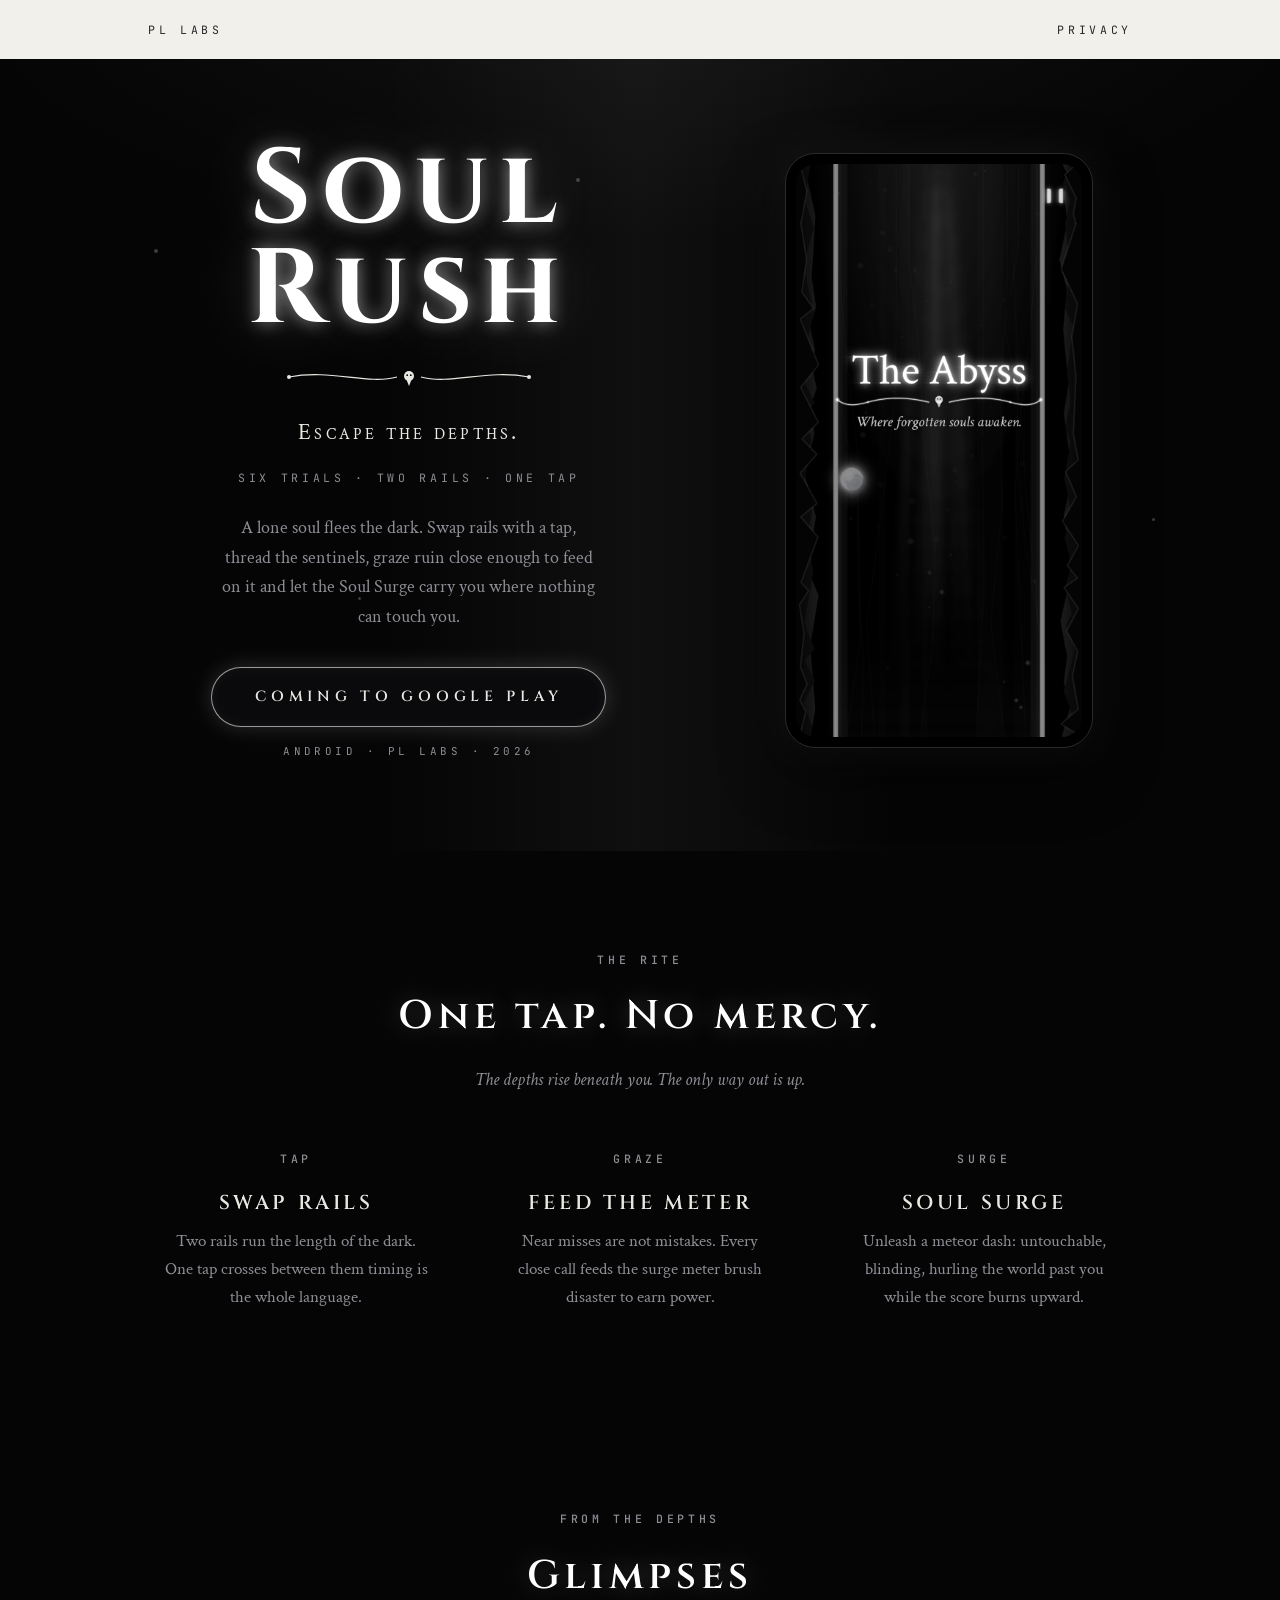
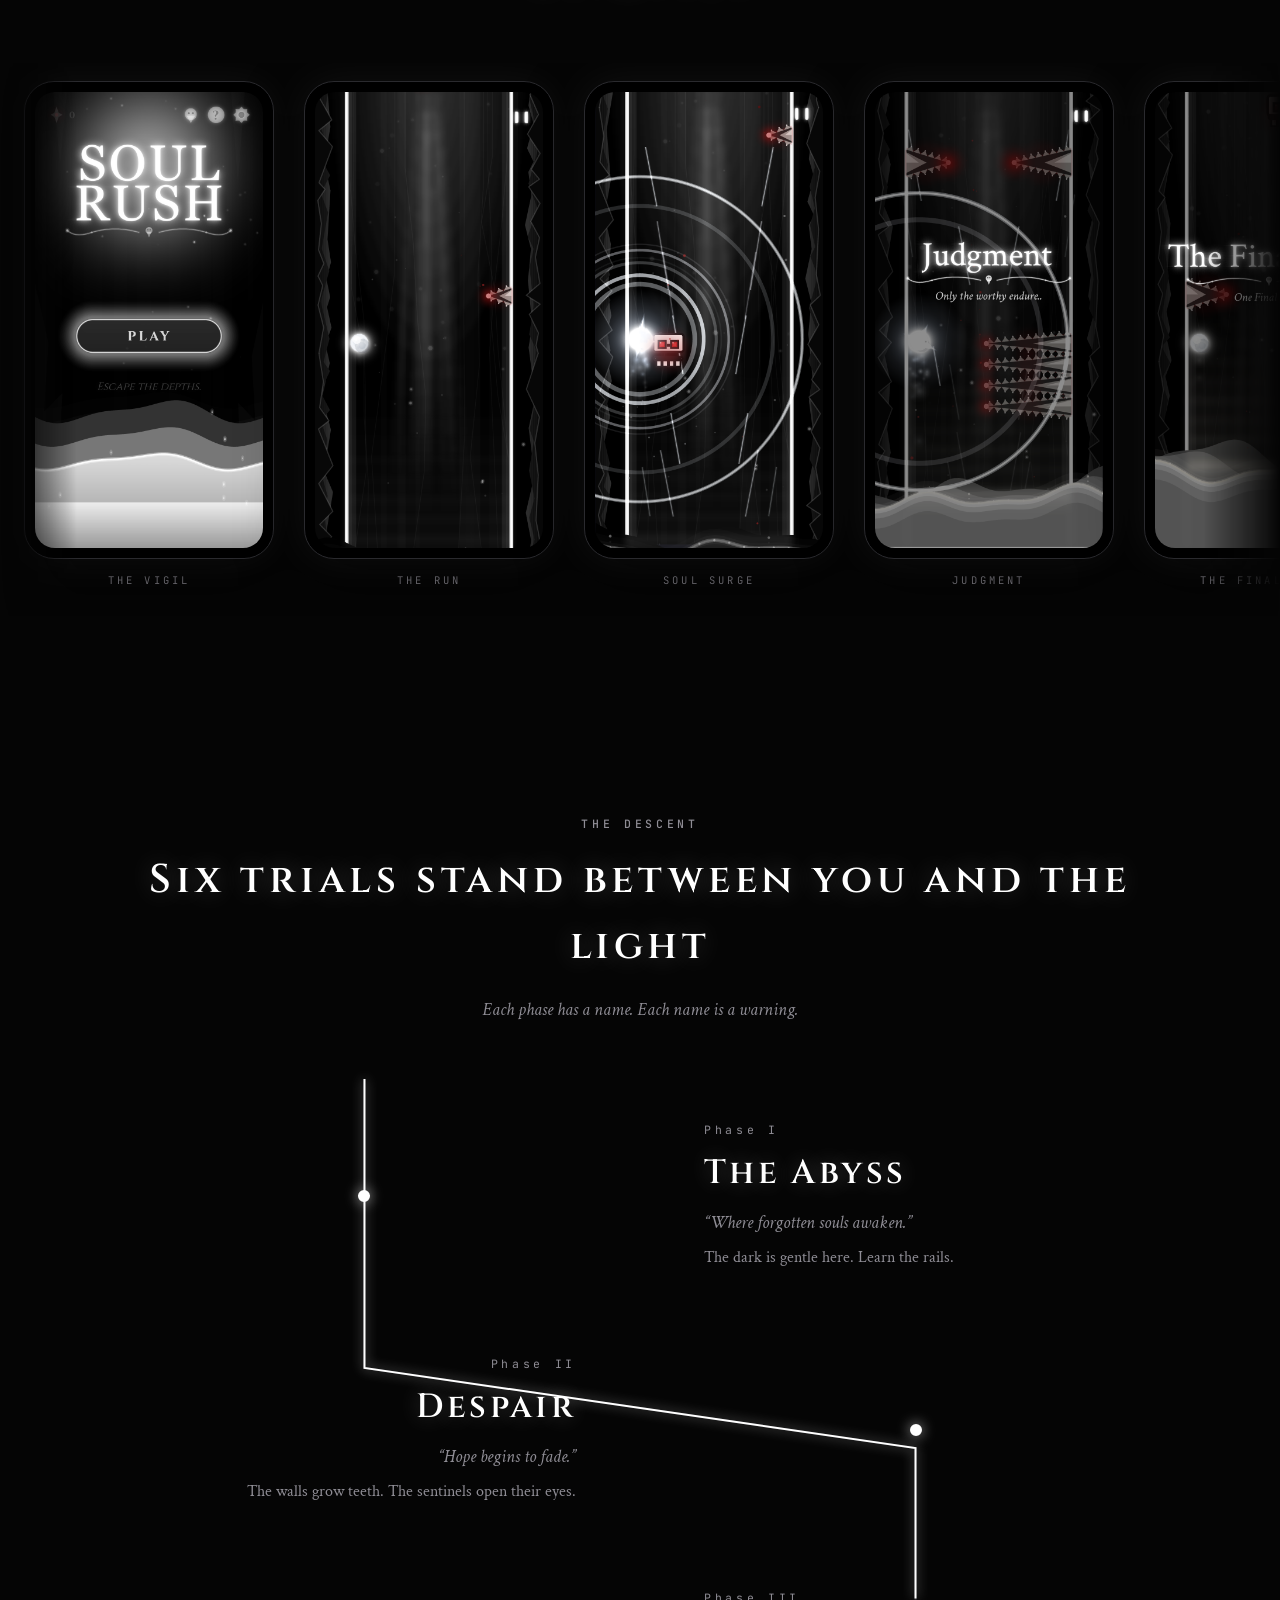
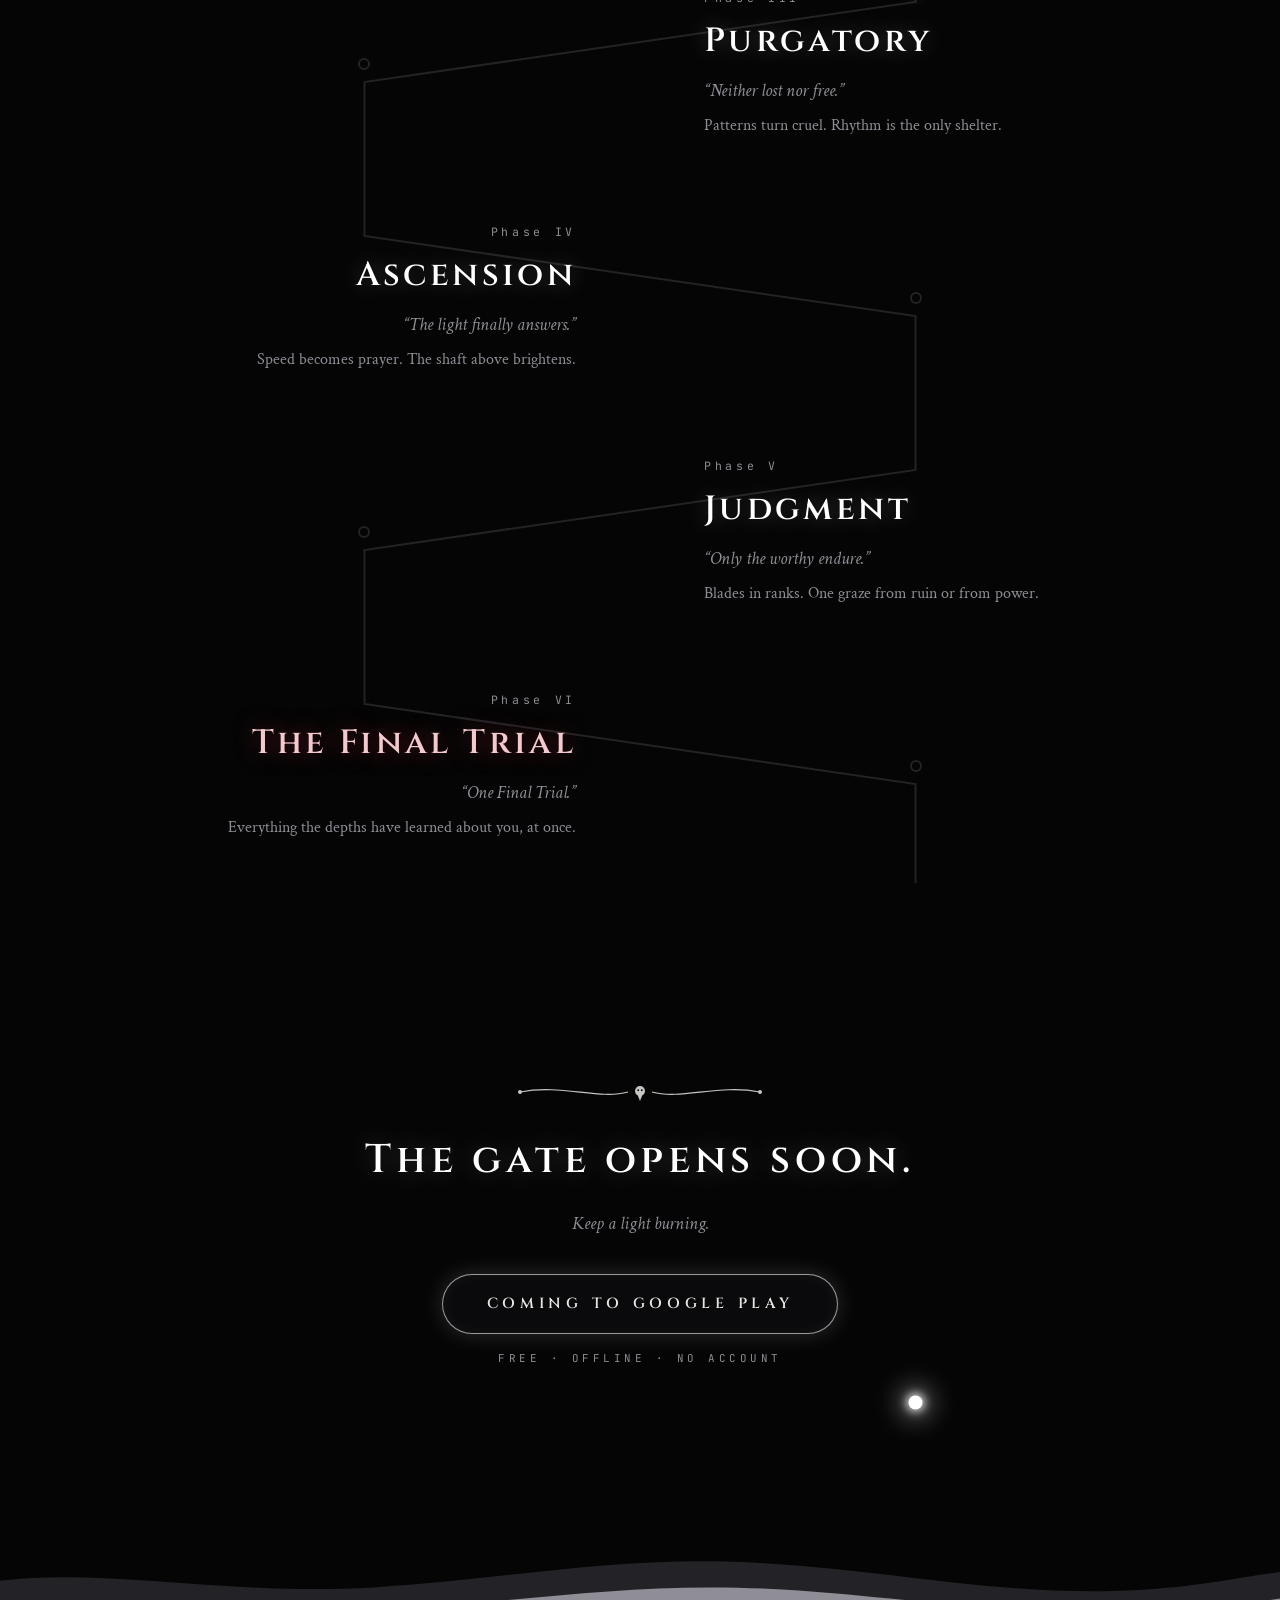
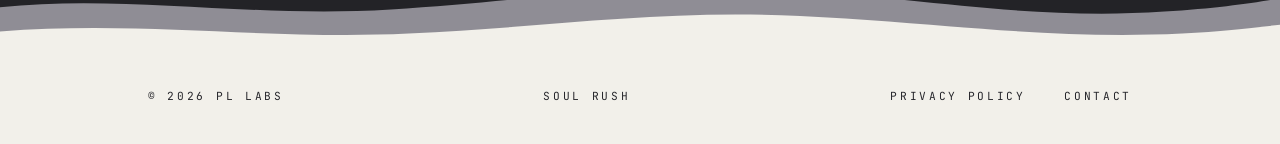
==== index.html @ 28a98a7c "Revert og: tags to the github.io URL (custom domain removed) Co-Authored-By: Claude Fable 5 <noreply" ====
<!doctype html>
<html lang="en">
<head>
  <meta charset="UTF-8" />
  <meta name="viewport" content="width=device-width, initial-scale=1.0" />
  <title>Soul Rush — Escape the depths.</title>
  <meta name="description" content="Soul Rush is a one-tap gothic survival runner. A lone soul flees the dark on two rails, through six trials, toward the light. Coming to Google Play." />
  <meta name="theme-color" content="#050505" />
  <link rel="icon" type="image/svg+xml" href="assets/favicon.svg" />

  <meta property="og:type" content="website" />
  <meta property="og:title" content="Soul Rush — Escape the depths." />
  <meta property="og:description" content="A one-tap gothic survival runner. Two rails. Six trials. Coming to Google Play." />
  <meta property="og:image" content="https://omarelhajj03.github.io/soulrushsite/assets/screenshots/the-abyss.png" />
  <meta property="og:url" content="https://omarelhajj03.github.io/soulrushsite/" />
  <meta name="twitter:card" content="summary_large_image" />

  <link rel="preconnect" href="https://fonts.googleapis.com" />
  <link rel="preconnect" href="https://fonts.gstatic.com" crossorigin />
  <link href="https://fonts.googleapis.com/css2?family=Cinzel:wght@400;600;700&family=Crimson+Text:ital@0;1&family=JetBrains+Mono:wght@500&display=swap" rel="stylesheet" />

  <link rel="stylesheet" href="style.css" />
</head>
<body>

  <header class="site-head">
    <div class="container site-head-row">
      <a href="#top">PL Labs</a>
      <a href="privacy.html">Privacy</a>
    </div>
  </header>

  <!-- ── hero: the game's start screen, re-set in HTML ────── -->
  <main id="top">
    <section class="hero">
      <span class="mote" style="left: 12%; top: 24%"></span>
      <span class="mote" style="left: 28%; top: 68%"></span>
      <span class="mote" style="left: 45%; top: 15%"></span>
      <span class="mote" style="left: 63%; top: 78%"></span>
      <span class="mote" style="left: 78%; top: 32%"></span>
      <span class="mote" style="left: 90%; top: 58%"></span>

      <div class="container hero-grid">
        <div class="hero-menu">
          <h1 class="hero-title rise"><span>Soul</span><span>Rush</span></h1>

          <svg class="orn rise-2" viewBox="0 0 260 24" aria-hidden="true">
            <g fill="none" stroke="currentColor" stroke-width="1.2">
              <path d="M10 11 C 52 3, 88 19, 118 11" />
              <path d="M250 11 C 208 3, 172 19, 142 11" />
            </g>
            <circle cx="10" cy="11" r="2" fill="currentColor" />
            <circle cx="250" cy="11" r="2" fill="currentColor" />
            <g>
              <circle cx="130" cy="10" r="5" fill="currentColor" />
              <path d="M127.4 13.6 L130 20 L132.6 13.6 Z" fill="currentColor" />
              <circle cx="128.2" cy="9.2" r="0.9" fill="#050505" />
              <circle cx="131.8" cy="9.2" r="0.9" fill="#050505" />
            </g>
          </svg>

          <p class="tagline rise-2">Escape the depths.</p>
          <p class="hero-stats rise-2">Six trials &middot; Two rails &middot; One tap</p>

          <p class="hero-copy rise-3">
            A lone soul flees the dark. Swap rails with a tap, thread the
            sentinels, graze ruin close enough to feed on it  and let the
            Soul Surge carry you where nothing can touch you.
          </p>

          <p class="rise-3">
            <span class="plaque">Coming to Google Play</span>
          </p>
          <p class="plaque-sub rise-3">Android &middot; PL Labs &middot; 2026</p>
        </div>

        <div class="hero-phone phone rise-3">
          <img
            src="assets/screenshots/the-abyss.png"
            width="780" height="1560"
            alt="Soul Rush gameplay: the phase banner 'The Abyss — Where forgotten souls awaken.' over a dark cavern, a glowing white soul orb riding the left rail."
          />
        </div>
      </div>
    </section>

    <!-- ── the rite: how it plays ─────────────────────────── -->
    <section class="section" id="game">
      <div class="container">
        <div class="section-head reveal">
          <p class="eyebrow">The rite</p>
          <h2 class="section-title">One tap. No mercy.</h2>
          <p class="section-sub quote">
            The depths rise beneath you. The only way out is up.
          </p>
        </div>

        <div class="rite-grid">
          <div class="rite reveal">
            <span class="eyebrow">Tap</span>
            <h3>Swap rails</h3>
            <p>Two rails run the length of the dark. One tap crosses between
            them  timing is the whole language.</p>
          </div>
          <div class="rite reveal">
            <span class="eyebrow">Graze</span>
            <h3>Feed the meter</h3>
            <p>Near misses are not mistakes. Every close call feeds the
            surge meter  brush disaster to earn power.</p>
          </div>
          <div class="rite reveal">
            <span class="eyebrow">Surge</span>
            <h3>Soul Surge</h3>
            <p>Unleash a meteor dash: untouchable, blinding, hurling the
            world past you while the score burns upward.</p>
          </div>
        </div>
      </div>
    </section>

    <!-- ── gallery ────────────────────────────────────────── -->
    <section class="section" id="gallery">
      <div class="section-head container reveal">
        <p class="eyebrow">From the depths</p>
        <h2 class="section-title">Glimpses</h2>
      </div>

      <div class="strip-wrap reveal">
        <div class="strip">
          <figure class="shot">
            <div class="phone"><img src="assets/screenshots/start-screen.png" width="780" height="1560" loading="lazy" alt="Soul Rush start screen: the glowing title above a PLAY plaque and the tagline 'Escape the depths.'" /></div>
            <figcaption>The vigil</figcaption>
          </figure>
          <figure class="shot">
            <div class="phone"><img src="assets/screenshots/gameplay.png" width="780" height="1560" loading="lazy" alt="Mid-run gameplay: the white soul orb on the left rail while a red-eyed sentinel waits on the right." /></div>
            <figcaption>The run</figcaption>
          </figure>
          <figure class="shot">
            <div class="phone"><img src="assets/screenshots/soul-surge.png" width="780" height="1560" loading="lazy" alt="Soul Surge activation: shock rings and speed streaks radiating from the blazing soul." /></div>
            <figcaption>Soul Surge</figcaption>
          </figure>
          <figure class="shot">
            <div class="phone"><img src="assets/screenshots/judgment.png" width="780" height="1560" loading="lazy" alt="The phase banner 'Judgment — Only the worthy endure' over ranks of spike walls." /></div>
            <figcaption>Judgment</figcaption>
          </figure>
          <figure class="shot">
            <div class="phone"><img src="assets/screenshots/the-final-trial.png" width="780" height="1560" loading="lazy" alt="The phase banner 'The Final Trial' as pincer blades close and the pale liquid rises from below." /></div>
            <figcaption>The Final Trial</figcaption>
          </figure>
          <figure class="shot">
            <div class="phone"><img src="assets/screenshots/the-abyss.png" width="780" height="1560" loading="lazy" alt="The opening phase banner 'The Abyss — Where forgotten souls awaken.'" /></div>
            <figcaption>The Abyss</figcaption>
          </figure>
        </div>
      </div>
    </section>

    <!-- ── the descent: six phases on two rails ───────────── -->
    <section class="section" id="phases">
      <div class="section-head container reveal">
        <p class="eyebrow">The descent</p>
        <h2 class="section-title">Six trials stand between you and the light</h2>
        <p class="section-sub quote">Each phase has a name. Each name is a warning.</p>
      </div>

      <div class="container descent" id="descent">
        <div class="descent-track" aria-hidden="true">
          <svg preserveAspectRatio="none">
            <path class="rail-base" d="" />
            <path class="rail-lit" d="" />
          </svg>
          <div class="descent-orb"></div>
        </div>

        <article class="phase reveal">
          <span class="phase-node"></span>
          <div class="phase-body">
            <p class="phase-num">Phase I</p>
            <h3 class="phase-name">The Abyss</h3>
            <p class="phase-quote quote">&ldquo;Where forgotten souls awaken.&rdquo;</p>
            <p class="phase-desc">The dark is gentle here. Learn the rails.</p>
          </div>
        </article>

        <article class="phase alt reveal">
          <span class="phase-node"></span>
          <div class="phase-body">
            <p class="phase-num">Phase II</p>
            <h3 class="phase-name">Despair</h3>
            <p class="phase-quote quote">&ldquo;Hope begins to fade.&rdquo;</p>
            <p class="phase-desc">The walls grow teeth. The sentinels open their eyes.</p>
          </div>
        </article>

        <article class="phase reveal">
          <span class="phase-node"></span>
          <div class="phase-body">
            <p class="phase-num">Phase III</p>
            <h3 class="phase-name">Purgatory</h3>
            <p class="phase-quote quote">&ldquo;Neither lost nor free.&rdquo;</p>
            <p class="phase-desc">Patterns turn cruel. Rhythm is the only shelter.</p>
          </div>
        </article>

        <article class="phase alt reveal">
          <span class="phase-node"></span>
          <div class="phase-body">
            <p class="phase-num">Phase IV</p>
            <h3 class="phase-name">Ascension</h3>
            <p class="phase-quote quote">&ldquo;The light finally answers.&rdquo;</p>
            <p class="phase-desc">Speed becomes prayer. The shaft above brightens.</p>
          </div>
        </article>

        <article class="phase reveal">
          <span class="phase-node"></span>
          <div class="phase-body">
            <p class="phase-num">Phase V</p>
            <h3 class="phase-name">Judgment</h3>
            <p class="phase-quote quote">&ldquo;Only the worthy endure.&rdquo;</p>
            <p class="phase-desc">Blades in ranks. One graze from ruin  or from power.</p>
          </div>
        </article>

        <article class="phase alt final reveal">
          <span class="phase-node"></span>
          <div class="phase-body">
            <p class="phase-num">Phase VI</p>
            <h3 class="phase-name">The Final Trial</h3>
            <p class="phase-quote quote">&ldquo;One Final Trial.&rdquo;</p>
            <p class="phase-desc">Everything the depths have learned about you, at once.</p>
          </div>
        </article>
      </div>
    </section>

    <!-- ── finale ─────────────────────────────────────────── -->
    <section class="section finale" id="soon">
      <div class="container reveal">
        <svg class="orn" viewBox="0 0 260 24" aria-hidden="true">
          <g fill="none" stroke="currentColor" stroke-width="1.2">
            <path d="M10 11 C 52 3, 88 19, 118 11" />
            <path d="M250 11 C 208 3, 172 19, 142 11" />
          </g>
          <circle cx="10" cy="11" r="2" fill="currentColor" />
          <circle cx="250" cy="11" r="2" fill="currentColor" />
          <g>
            <circle cx="130" cy="10" r="5" fill="currentColor" />
            <path d="M127.4 13.6 L130 20 L132.6 13.6 Z" fill="currentColor" />
            <circle cx="128.2" cy="9.2" r="0.9" fill="#050505" />
            <circle cx="131.8" cy="9.2" r="0.9" fill="#050505" />
          </g>
        </svg>
        <h2 class="section-title">The gate opens soon.</h2>
        <p class="section-sub quote">Keep a light burning.</p>
        <p><span class="plaque">Coming to Google Play</span></p>
        <p class="plaque-sub">Free &middot; Offline &middot; No account</p>
      </div>
    </section>
  </main>

  <div class="liquid" aria-hidden="true">
    <svg viewBox="0 0 1440 100" preserveAspectRatio="none" focusable="false">
      <path fill="#232327" d="M0,38 C120,26 260,52 420,44 C580,36 700,14 860,22 C1020,30 1140,54 1290,46 C1360,42 1400,34 1440,30 L1440,100 L0,100 Z"/>
      <path fill="#8f8d95" d="M0,62 C140,50 280,72 440,64 C600,56 720,38 880,46 C1040,54 1160,74 1310,66 C1370,63 1410,58 1440,54 L1440,100 L0,100 Z"/>
      <path fill="#f2f0ea" d="M0,84 C160,74 300,92 460,86 C620,80 740,64 900,70 C1060,76 1180,92 1330,86 C1380,84 1415,80 1440,78 L1440,100 L0,100 Z"/>
    </svg>
  </div>
  <footer class="site-foot">
    <div class="container foot-row">
      <span>&copy; 2026 PL Labs</span>
      <span>Soul Rush</span>
      <nav class="foot-row" style="padding-block: 0; border: 0; gap: 2.4rem">
        <a href="privacy.html">Privacy Policy</a>
        <a href="mailto:omarwaelelhajj@gmail.com">Contact</a>
      </nav>
    </div>
  </footer>

  <script src="main.js" defer></script>
</body>
</html>
---- style.css ----
/* ════════════════════════════════════════════════════════════
   SOUL RUSH — marketing site (GitHub Pages, /docs)
   Palette + type are lifted straight from the game itself:
   near-black void, bone white, soul glow, crimson kept for
   danger only (in-game, red exists solely in sentinel eyes).
   ════════════════════════════════════════════════════════════ */

:root {
  --void: #050505;          /* page ground */
  --panel: #0b0b0d;         /* raised surfaces */
  --line: #232327;          /* hairlines, unlit rail */
  --bone: #e9e7e2;          /* primary text */
  --mist: #8f8d95;          /* secondary text */
  --soul: #ffffff;          /* glow cores */
  --crimson: #a41221;       /* deep accent — fills, glows */
  --crimson-bright: #d43a4a; /* legible accent on black */
  --sacred: #f2f0ea;        /* the pale liquid the depths ramp to — light bands */
  --ink: #26262b;           /* text on light bands */

  --font-display: "Cinzel", "Times New Roman", serif;
  --font-body: "Crimson Text", Georgia, serif;
  --font-utility: "JetBrains Mono", Consolas, monospace;

  --container: 1080px;
}

* { margin: 0; padding: 0; box-sizing: border-box; }

html { scroll-behavior: smooth; }

body {
  background: var(--void);
  color: var(--bone);
  font-family: var(--font-body);
  font-size: 1.125rem;
  line-height: 1.65;
  -webkit-font-smoothing: antialiased;
  overflow-x: hidden;
}

::selection { background: var(--crimson); color: var(--soul); }

img { display: block; max-width: 100%; height: auto; }

a { color: var(--bone); text-decoration-color: var(--crimson-bright); text-underline-offset: 3px; }
a:hover { color: var(--soul); }

:focus-visible {
  outline: 1px solid var(--bone);
  outline-offset: 3px;
  border-radius: 2px;
}

.container {
  max-width: var(--container);
  margin-inline: auto;
  padding-inline: clamp(20px, 5vw, 48px);
}

/* ── utility type ─────────────────────────────────────────── */

.eyebrow {
  font-family: var(--font-utility);
  font-weight: 500;
  font-size: 0.72rem;
  letter-spacing: 0.32em;
  text-transform: uppercase;
  color: var(--mist);
}

.quote { font-style: italic; color: var(--mist); }

/* ── header: a sacred-white band over the void ────────────── */

.site-head {
  background: var(--sacred);
}

.site-head-row {
  display: flex;
  justify-content: space-between;
  align-items: center;
  padding-block: 20px;
}

.site-head a {
  font-family: var(--font-utility);
  font-size: 0.72rem;
  letter-spacing: 0.32em;
  text-transform: uppercase;
  text-decoration: none;
  color: var(--ink);
}
.site-head a:hover { color: var(--crimson); }
.site-head a:focus-visible { outline-color: var(--ink); }

/* ── hero: the game's own menu, re-set in HTML ────────────── */

.hero {
  position: relative;
  padding-block: clamp(3rem, 9vh, 7rem) clamp(4rem, 10vh, 8rem);
  overflow: hidden;
}

/* the central light shaft the game casts down the play field */
.hero::before {
  content: "";
  position: absolute;
  inset: 0;
  background:
    linear-gradient(90deg, transparent 30%, rgba(255, 255, 255, 0.045) 50%, transparent 70%),
    radial-gradient(ellipse 90% 55% at 50% -10%, rgba(255, 255, 255, 0.05), transparent 60%);
  pointer-events: none;
}

.hero-grid {
  position: relative;
  display: grid;
  grid-template-columns: minmax(0, 1.15fr) minmax(0, 0.85fr);
  align-items: center;
  gap: clamp(2.5rem, 6vw, 5rem);
}

.hero-menu { text-align: center; }

.hero-title {
  font-family: var(--font-display);
  font-weight: 700;
  font-size: clamp(3.4rem, 9.5vw, 6.6rem);
  line-height: 0.95;
  letter-spacing: 0.1em;
  color: var(--soul);
  text-shadow:
    0 0 18px rgba(255, 255, 255, 0.55),
    0 0 70px rgba(255, 255, 255, 0.22);
}
.hero-title span { display: block; }

.orn {
  display: block;
  width: min(260px, 62%);
  margin: 1.6rem auto 1.4rem;
  color: var(--bone);
  opacity: 0.85;
}

.tagline {
  font-size: clamp(1.15rem, 2.2vw, 1.45rem);
  letter-spacing: 0.14em;
  font-variant: small-caps;
}

.hero-stats {
  margin-top: 1.1rem;
  font-family: var(--font-utility);
  font-size: 0.72rem;
  letter-spacing: 0.32em;
  text-transform: uppercase;
  color: var(--mist);
}

.hero-copy {
  max-width: 42ch;
  margin: 1.6rem auto 0;
  color: var(--mist);
}

/* plaque CTA — echo of the game's PLAY button */
.plaque {
  display: inline-block;
  margin-top: 2.2rem;
  padding: 1.05rem 2.7rem;
  font-family: var(--font-display);
  font-weight: 600;
  font-size: 0.92rem;
  letter-spacing: 0.32em;
  text-transform: uppercase;
  color: var(--bone);
  background: #0a0a0c;
  border: 1px solid rgba(233, 231, 226, 0.65);
  border-radius: 999px;
  box-shadow:
    0 0 22px rgba(255, 255, 255, 0.16),
    inset 0 0 14px rgba(255, 255, 255, 0.05);
  animation: plaque-breathe 4.5s ease-in-out infinite;
}
.plaque:hover {
  border-color: var(--crimson-bright);
  box-shadow:
    0 0 26px rgba(164, 18, 33, 0.35),
    inset 0 0 14px rgba(164, 18, 33, 0.12);
}

@keyframes plaque-breathe {
  0%, 100% { box-shadow: 0 0 18px rgba(255, 255, 255, 0.12), inset 0 0 14px rgba(255, 255, 255, 0.04); }
  50% { box-shadow: 0 0 30px rgba(255, 255, 255, 0.24), inset 0 0 16px rgba(255, 255, 255, 0.07); }
}

.plaque-sub {
  margin-top: 1rem;
  font-family: var(--font-utility);
  font-size: 0.68rem;
  letter-spacing: 0.32em;
  text-transform: uppercase;
  color: var(--mist);
}

/* floating motes, as in the game's cavern air */
.mote {
  position: absolute;
  width: 4px;
  height: 4px;
  border-radius: 50%;
  background: var(--soul);
  opacity: 0.22;
  animation: mote-drift 16s ease-in-out infinite alternate;
  pointer-events: none;
}
.mote:nth-child(2n) { animation-duration: 21s; width: 3px; height: 3px; }
.mote:nth-child(3n) { animation-delay: -7s; }

@keyframes mote-drift {
  from { transform: translate(0, 0); }
  to { transform: translate(22px, -60px); }
}

/* ── phone frames ─────────────────────────────────────────── */

.phone {
  position: relative;
  border: 1px solid #2a2a2e;
  border-radius: 30px;
  padding: 10px;
  background: #000;
  box-shadow:
    0 0 40px rgba(255, 255, 255, 0.05),
    0 24px 60px rgba(0, 0, 0, 0.6);
}
.phone img { border-radius: 20px; width: 100%; }

.hero-phone {
  width: min(320px, 80%);
  margin-inline: auto;
  transform: rotate(1.5deg);
}

/* ── sections ─────────────────────────────────────────────── */

.section { padding-block: clamp(4.5rem, 11vh, 8rem); }

.section-head { text-align: center; margin-bottom: clamp(2.5rem, 6vh, 4.5rem); }

.section-title {
  font-family: var(--font-display);
  font-weight: 600;
  font-size: clamp(1.7rem, 3.4vw, 2.5rem);
  letter-spacing: 0.12em;
  color: var(--soul);
  text-shadow: 0 0 26px rgba(255, 255, 255, 0.25);
  margin-top: 0.9rem;
}

.section-sub {
  max-width: 52ch;
  margin: 1rem auto 0;
  color: var(--mist);
}

/* ── the rite (how it plays) ──────────────────────────────── */

.rite-grid {
  display: grid;
  grid-template-columns: repeat(3, 1fr);
  gap: clamp(1.5rem, 4vw, 3rem);
  text-align: center;
}

.rite h3 {
  font-family: var(--font-display);
  font-weight: 600;
  font-size: 1.25rem;
  letter-spacing: 0.18em;
  text-transform: uppercase;
  color: var(--bone);
  margin-bottom: 0.6rem;
}

.rite .eyebrow { display: block; margin-bottom: 1.1rem; }

.rite p { color: var(--mist); font-size: 1.05rem; max-width: 30ch; margin-inline: auto; }

/* ── gallery ──────────────────────────────────────────────── */

.strip-wrap {
  mask-image: linear-gradient(90deg, transparent, #000 6%, #000 94%, transparent);
  -webkit-mask-image: linear-gradient(90deg, transparent, #000 6%, #000 94%, transparent);
}

.strip {
  display: flex;
  gap: clamp(18px, 3vw, 30px);
  overflow-x: auto;
  scroll-snap-type: x mandatory;
  padding-block: 18px 26px;
  padding-inline: max(24px, calc(50vw - 620px));
  scrollbar-width: thin;
  scrollbar-color: var(--line) transparent;
}

.shot {
  flex: 0 0 auto;
  width: clamp(200px, 24vw, 250px);
  scroll-snap-align: center;
}

.shot figcaption {
  margin-top: 0.85rem;
  text-align: center;
  font-family: var(--font-utility);
  font-size: 0.66rem;
  letter-spacing: 0.3em;
  text-transform: uppercase;
  color: var(--mist);
}

/* ── the descent (six phases on two rails) ────────────────── */

.descent { position: relative; }

.descent-track {
  position: absolute;
  inset: 0;
  pointer-events: none;
}
.descent-track svg { width: 100%; height: 100%; display: block; overflow: visible; }

.rail-base { stroke: var(--line); stroke-width: 2; fill: none; }
.rail-lit {
  stroke: var(--soul);
  stroke-width: 2;
  fill: none;
  filter: drop-shadow(0 0 6px rgba(255, 255, 255, 0.6));
}

.descent-orb {
  position: absolute;
  width: 14px;
  height: 14px;
  margin: -7px 0 0 -7px;
  border-radius: 50%;
  background: var(--soul);
  box-shadow:
    0 0 10px 2px rgba(255, 255, 255, 0.9),
    0 0 26px 10px rgba(255, 255, 255, 0.35);
  pointer-events: none;
}

.phase {
  position: relative;
  display: grid;
  grid-template-columns: 1fr 1fr;
  align-items: center;
  min-height: clamp(190px, 26vh, 250px);
  padding-block: 2.2rem;
}

.phase-body { grid-column: 2; padding-left: clamp(1.5rem, 5vw, 4rem); }
.phase.alt .phase-body { grid-column: 1; grid-row: 1; padding-left: 0; padding-right: clamp(1.5rem, 5vw, 4rem); text-align: right; }

.phase-node {
  position: absolute;
  top: 50%;
  left: 22%;
  width: 12px;
  height: 12px;
  margin: -6px 0 0 -6px;
  border-radius: 50%;
  border: 2px solid var(--line);
  background: var(--void);
  transition: border-color 0.5s ease, background-color 0.5s ease, box-shadow 0.5s ease;
}
.phase.alt .phase-node { left: 78%; }
.phase-node.lit {
  border-color: var(--soul);
  background: var(--soul);
  box-shadow: 0 0 14px rgba(255, 255, 255, 0.7);
}
.phase.final .phase-node.lit {
  border-color: var(--crimson-bright);
  background: var(--crimson);
  box-shadow: 0 0 16px rgba(212, 58, 74, 0.75);
}

.phase-num {
  font-family: var(--font-utility);
  font-size: 0.72rem;
  letter-spacing: 0.32em;
  color: var(--mist);
}

.phase-name {
  font-family: var(--font-display);
  font-weight: 600;
  font-size: clamp(1.5rem, 3vw, 2.1rem);
  letter-spacing: 0.1em;
  color: var(--soul);
  text-shadow: 0 0 22px rgba(255, 255, 255, 0.28);
  margin: 0.35rem 0 0.5rem;
}
.phase.final .phase-name {
  color: #f3c9ce;
  text-shadow: 0 0 22px rgba(212, 58, 74, 0.5);
}

.phase-quote { font-size: 1.15rem; }

.phase-desc { color: var(--mist); font-size: 1rem; margin-top: 0.4rem; }

/* ── final call ───────────────────────────────────────────── */

.finale { text-align: center; }
.finale .orn { margin-top: 0; }

/* ── footer: the pale liquid rises to meet the page ───────── */
/* Layered waves echo the game's liquid bands (dark → mist → sacred),
   then the footer body sits inside the white liquid itself. */

.liquid {
  display: block;
  margin-top: clamp(3rem, 8vh, 6rem);
}
.liquid svg {
  display: block;
  width: 100%;
  height: clamp(56px, 9vw, 110px);
}

.site-foot {
  background: var(--sacred);
}

.foot-row {
  display: flex;
  flex-wrap: wrap;
  gap: 1rem 2.4rem;
  justify-content: space-between;
  align-items: center;
  padding-block: 2.4rem;
  font-family: var(--font-utility);
  font-size: 0.7rem;
  letter-spacing: 0.24em;
  text-transform: uppercase;
  color: var(--ink);
}
.foot-row a { color: var(--ink); text-decoration: none; }
.foot-row a:hover { color: var(--crimson); }
.foot-row a:focus-visible { outline-color: var(--ink); }

/* ── scroll reveal ────────────────────────────────────────── */

.reveal { opacity: 0; transform: translateY(18px); transition: opacity 0.8s ease, transform 0.8s ease; }
.reveal.in { opacity: 1; transform: none; }

/* ── page-load rite (hero only) ───────────────────────────── */

.rise { animation: rise 1.1s ease-out both; }
.rise-2 { animation: rise 1.1s ease-out 0.25s both; }
.rise-3 { animation: rise 1.1s ease-out 0.5s both; }

@keyframes rise {
  from { opacity: 0; transform: translateY(14px); }
  to { opacity: 1; transform: none; }
}

/* ── privacy page ─────────────────────────────────────────── */

.doc { max-width: 70ch; margin-inline: auto; padding-block: clamp(2rem, 6vh, 4rem) clamp(4rem, 8vh, 6rem); }

.doc h1 {
  font-family: var(--font-display);
  font-weight: 600;
  font-size: clamp(2rem, 5vw, 2.8rem);
  letter-spacing: 0.1em;
  color: var(--soul);
  text-shadow: 0 0 26px rgba(255, 255, 255, 0.22);
}

.doc-updated {
  font-family: var(--font-utility);
  font-size: 0.7rem;
  letter-spacing: 0.28em;
  text-transform: uppercase;
  color: var(--mist);
  margin: 1rem 0 2.5rem;
}

.doc h2 {
  font-family: var(--font-display);
  font-weight: 600;
  font-size: 1.35rem;
  letter-spacing: 0.1em;
  color: var(--bone);
  margin: 2.6rem 0 0.8rem;
}

.doc p, .doc li { color: var(--mist); }
.doc p { margin-block: 0.8rem; }
.doc ul { padding-left: 1.4rem; margin-block: 0.6rem; }
.doc li { margin-block: 0.35rem; }
.doc strong { color: var(--bone); font-weight: 600; }

/* ── responsive ───────────────────────────────────────────── */

@media (max-width: 880px) {
  .hero-grid { grid-template-columns: 1fr; }
  .hero-phone { margin-top: 1rem; transform: none; width: min(280px, 74%); }
  .rite-grid { grid-template-columns: 1fr; gap: 2.6rem; }
}

@media (max-width: 480px) {
  .plaque {
    white-space: nowrap;
    padding: 0.95rem 1.7rem;
    font-size: 0.74rem;
    letter-spacing: 0.2em;
  }
}

@media (max-width: 720px) {
  /* descent collapses to a single left rail */
  .phase { grid-template-columns: 1fr; min-height: 0; }
  .phase-body,
  .phase.alt .phase-body {
    grid-column: 1;
    padding: 0 0 0 56px;
    text-align: left;
  }
  .phase-node,
  .phase.alt .phase-node { left: 26px; }
}

/* ── reduced motion ───────────────────────────────────────── */

@media (prefers-reduced-motion: reduce) {
  html { scroll-behavior: auto; }
  .rise, .rise-2, .rise-3, .plaque, .mote { animation: none; }
  .reveal { opacity: 1; transform: none; transition: none; }
  .descent-orb { display: none; }
  .rail-lit { display: none; }
  .phase-node { border-color: var(--bone); }
}
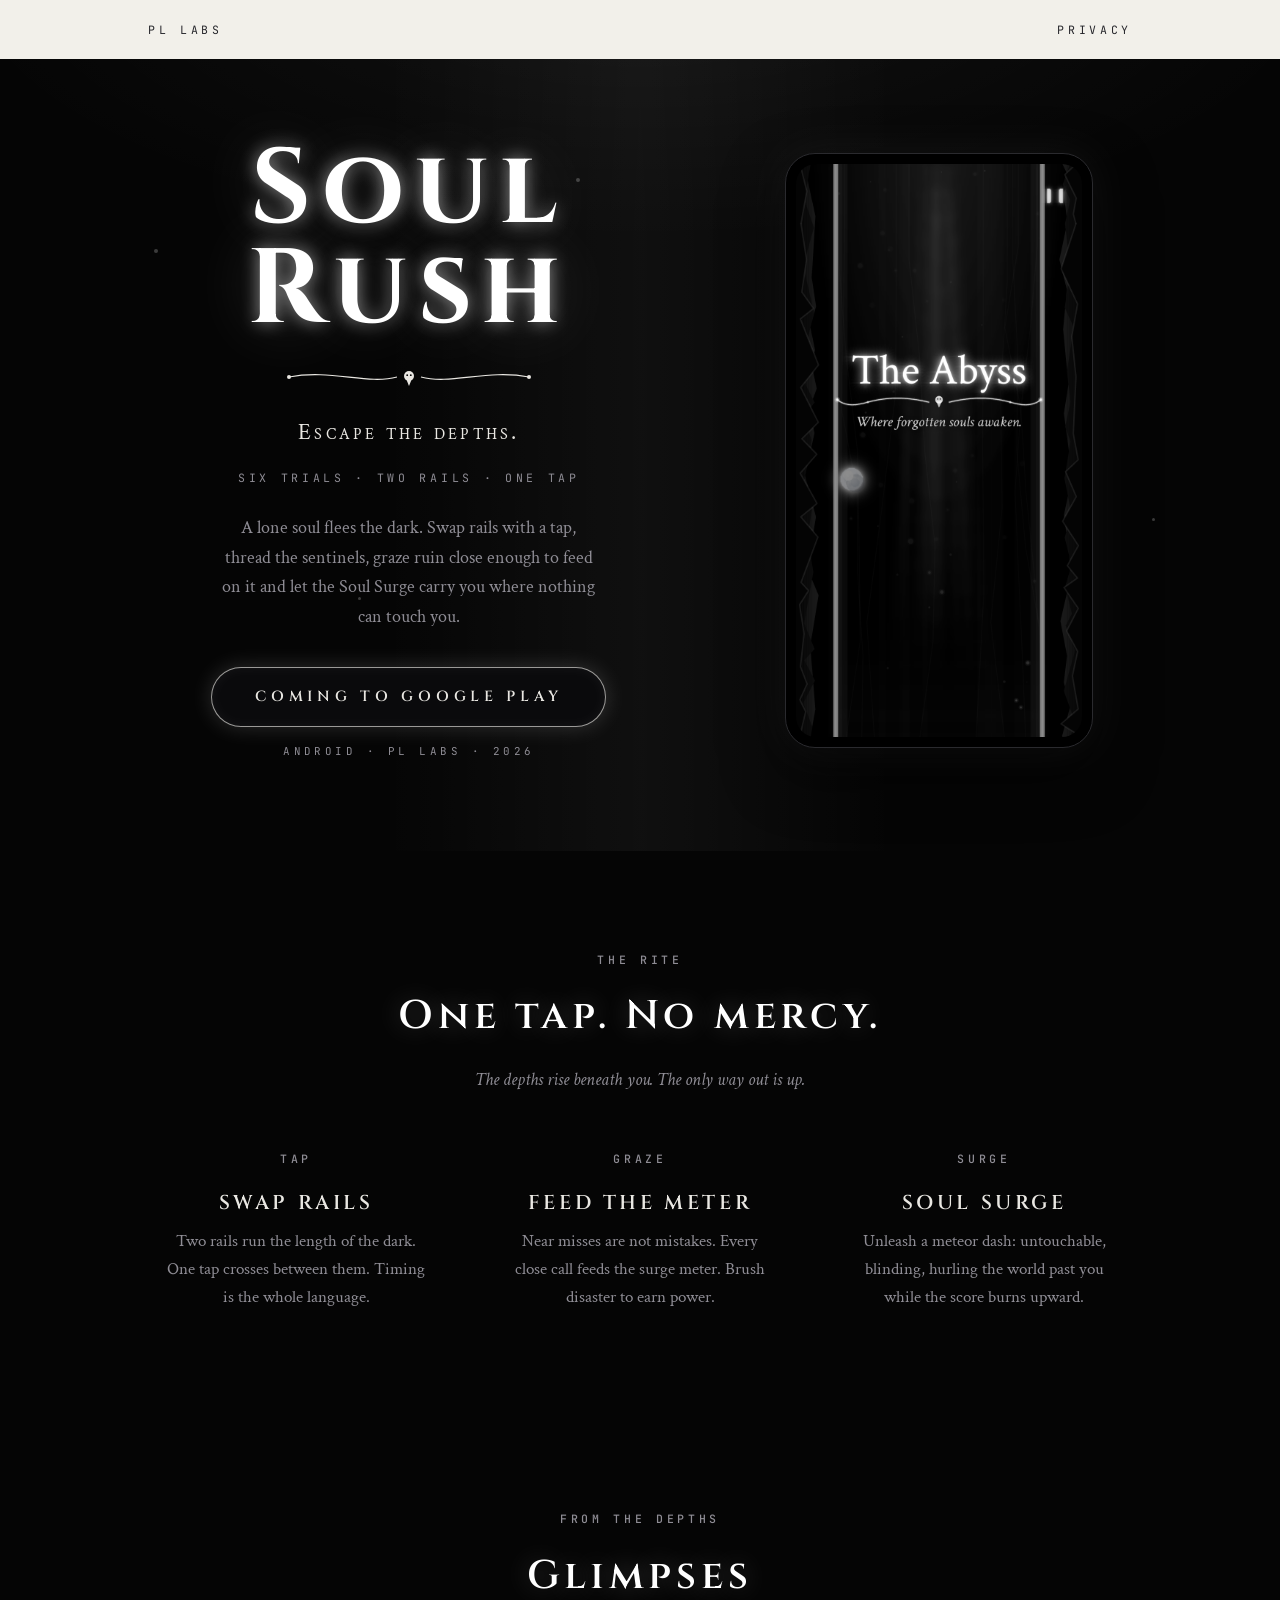
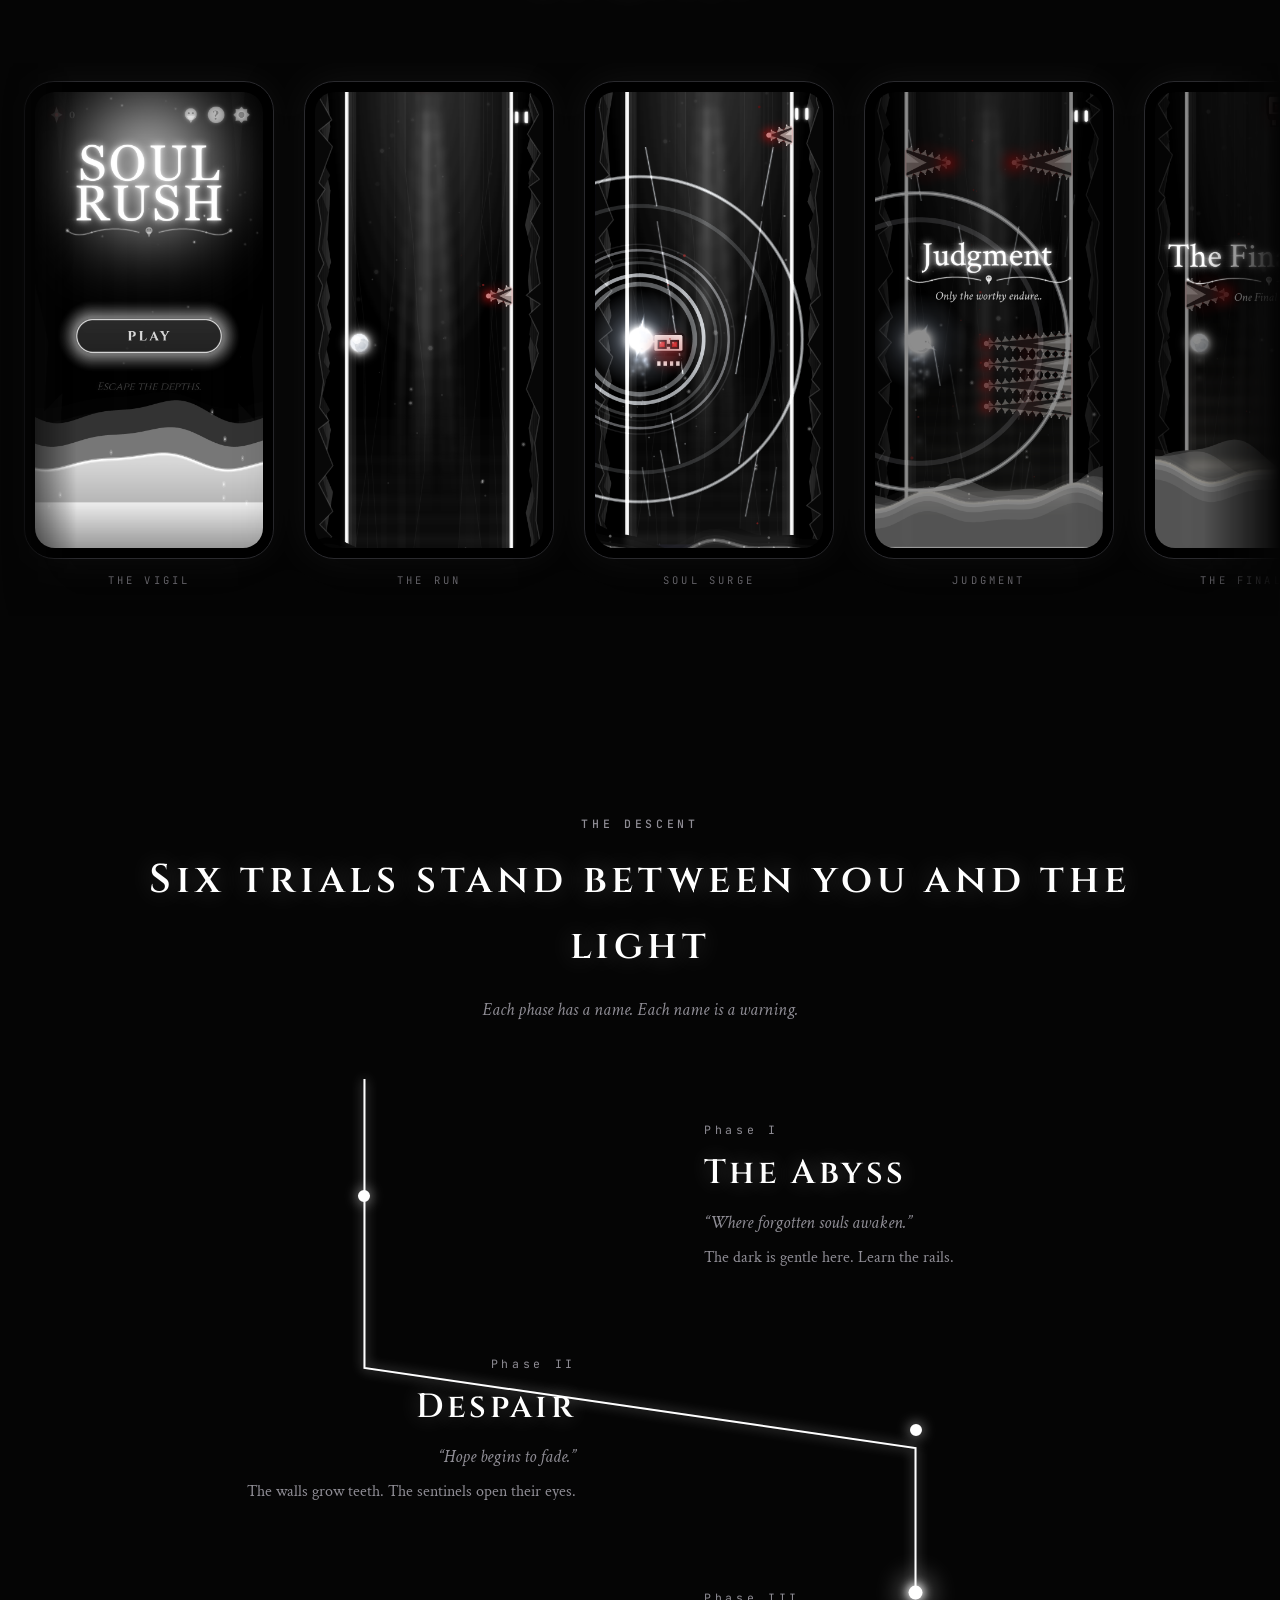
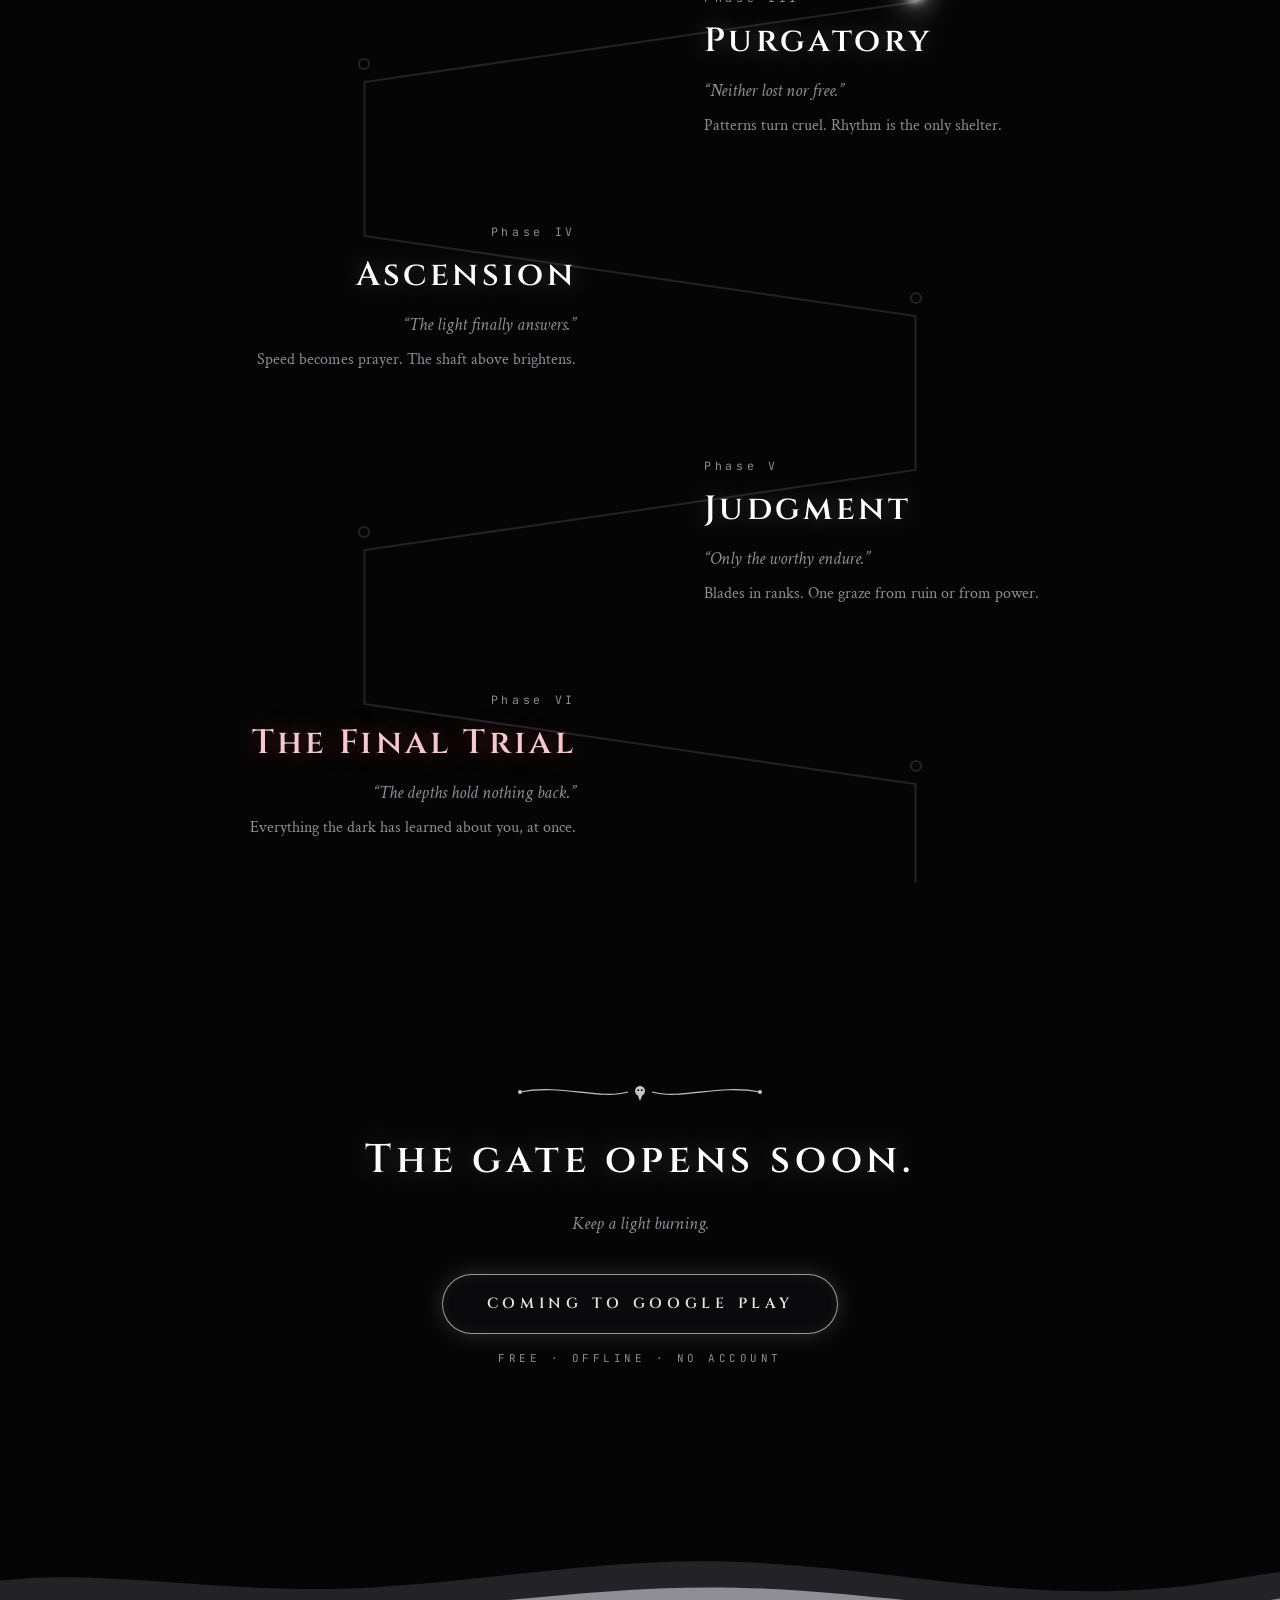
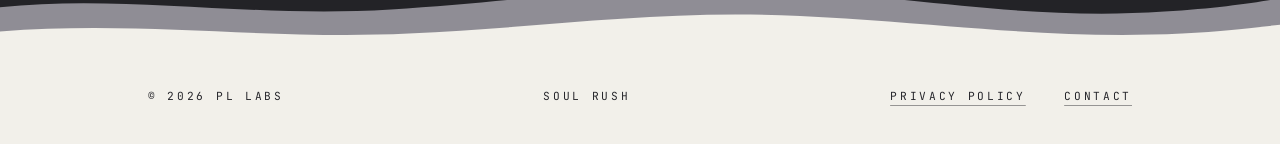
==== commit 1976ab63: "Copy fixes: h1 reads 'Soul Rush', unsmush rite cards, real Phase VI quote - h1 accessible text was '" ====
--- a/index.html
+++ b/index.html
@@ -42,7 +42,7 @@
 
       <div class="container hero-grid">
         <div class="hero-menu">
-          <h1 class="hero-title rise"><span>Soul</span><span>Rush</span></h1>
+          <h1 class="hero-title rise"><span>Soul</span> <span>Rush</span></h1>
 
           <svg class="orn rise-2" viewBox="0 0 260 24" aria-hidden="true">
             <g fill="none" stroke="currentColor" stroke-width="1.2">
@@ -100,13 +100,13 @@
             <span class="eyebrow">Tap</span>
             <h3>Swap rails</h3>
             <p>Two rails run the length of the dark. One tap crosses between
-            them  timing is the whole language.</p>
+            them. Timing is the whole language.</p>
           </div>
           <div class="rite reveal">
             <span class="eyebrow">Graze</span>
             <h3>Feed the meter</h3>
             <p>Near misses are not mistakes. Every close call feeds the
-            surge meter  brush disaster to earn power.</p>
+            surge meter. Brush disaster to earn power.</p>
           </div>
           <div class="rite reveal">
             <span class="eyebrow">Surge</span>
@@ -227,8 +227,8 @@
           <div class="phase-body">
             <p class="phase-num">Phase VI</p>
             <h3 class="phase-name">The Final Trial</h3>
-            <p class="phase-quote quote">&ldquo;One Final Trial.&rdquo;</p>
-            <p class="phase-desc">Everything the depths have learned about you, at once.</p>
+            <p class="phase-quote quote">&ldquo;The depths hold nothing back.&rdquo;</p>
+            <p class="phase-desc">Everything the dark has learned about you, at once.</p>
           </div>
         </article>
       </div>
--- a/style.css
+++ b/style.css
@@ -94,6 +94,16 @@
 .site-head a:hover { color: var(--crimson); }
 .site-head a:focus-visible { outline-color: var(--ink); }
 
+/* the back arrow reads at a glance, larger than the tracked label */
+.back-arrow {
+  display: inline-block;
+  font-size: 1.7em;
+  line-height: 0;
+  vertical-align: -0.14em;
+  margin-right: 0.5em;
+  letter-spacing: 0;
+}
+
 /* ── hero: the game's own menu, re-set in HTML ────────────── */
 
 .hero {
@@ -344,6 +354,8 @@
 
 .descent-orb {
   position: absolute;
+  top: 0;   /* anchor to the track origin — without this, the static position */
+  left: 0;  /* (below the 100%-tall svg) offsets every translate() past the page */
   width: 14px;
   height: 14px;
   margin: -7px 0 0 -7px;
@@ -452,8 +464,13 @@
   text-transform: uppercase;
   color: var(--ink);
 }
-.foot-row a { color: var(--ink); text-decoration: none; }
-.foot-row a:hover { color: var(--crimson); }
+.foot-row a {
+  color: var(--ink);
+  text-decoration: underline;
+  text-decoration-color: rgba(38, 38, 43, 0.45);
+  text-underline-offset: 5px;
+}
+.foot-row a:hover { color: var(--crimson); text-decoration-color: var(--crimson); }
 .foot-row a:focus-visible { outline-color: var(--ink); }
 
 /* ── scroll reveal ────────────────────────────────────────── */
@@ -505,6 +522,8 @@
 
 .doc p, .doc li { color: var(--mist); }
 .doc p { margin-block: 0.8rem; }
+.doc a { text-decoration-color: rgba(233, 231, 226, 0.4); }
+.doc a:hover { text-decoration-color: var(--bone); }
 .doc ul { padding-left: 1.4rem; margin-block: 0.6rem; }
 .doc li { margin-block: 0.35rem; }
 .doc strong { color: var(--bone); font-weight: 600; }
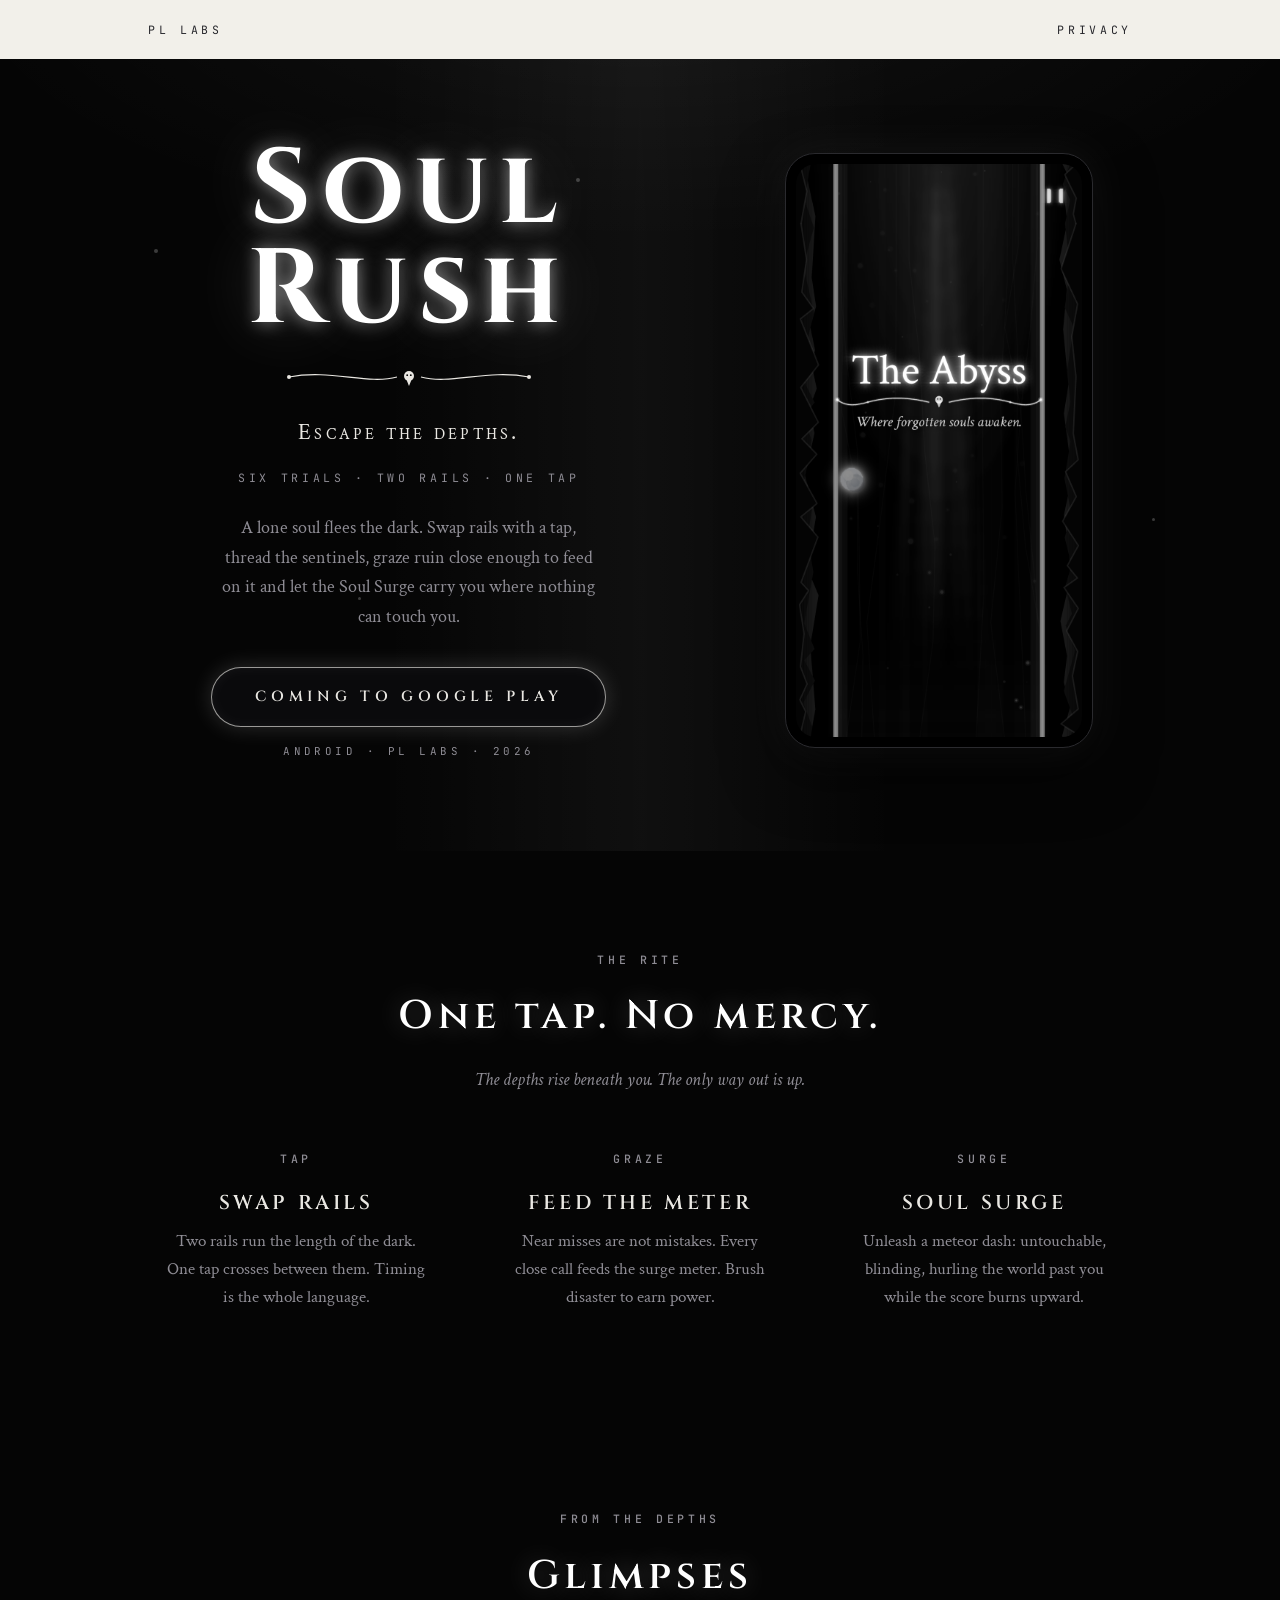
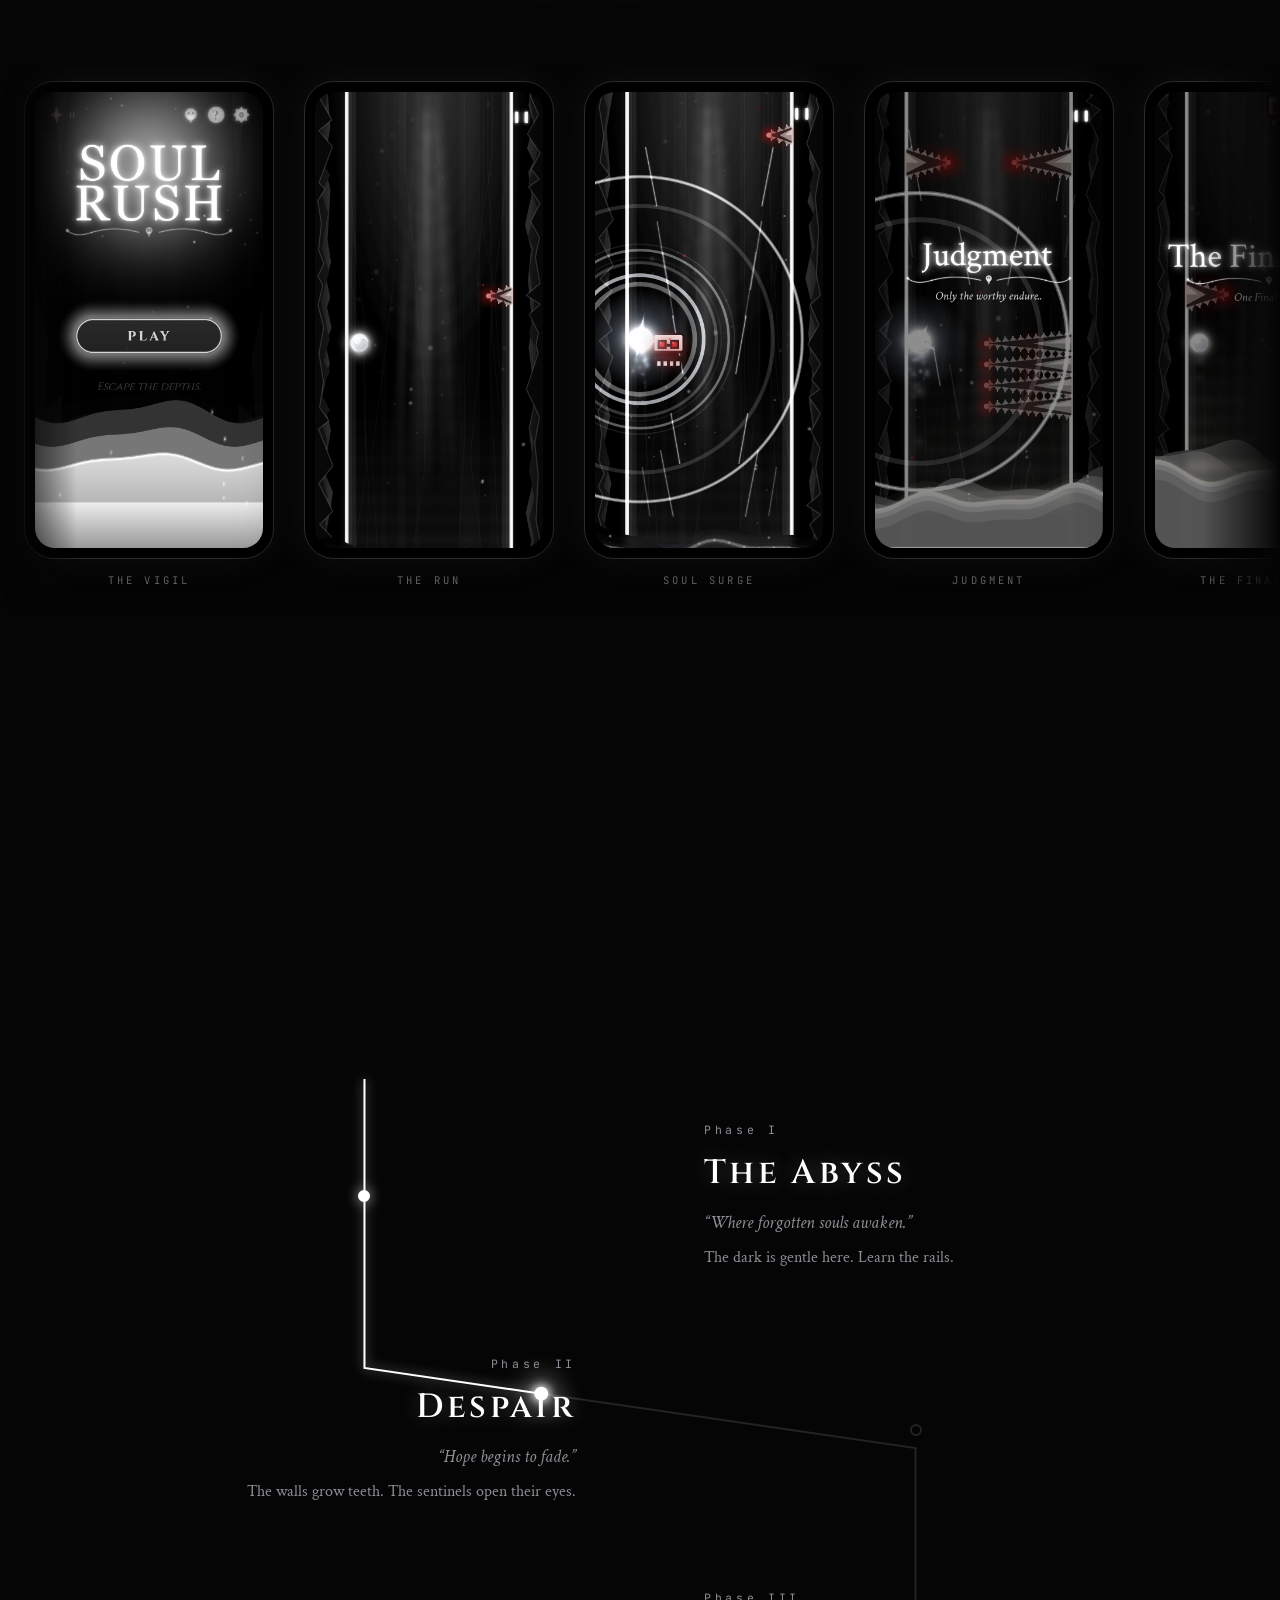
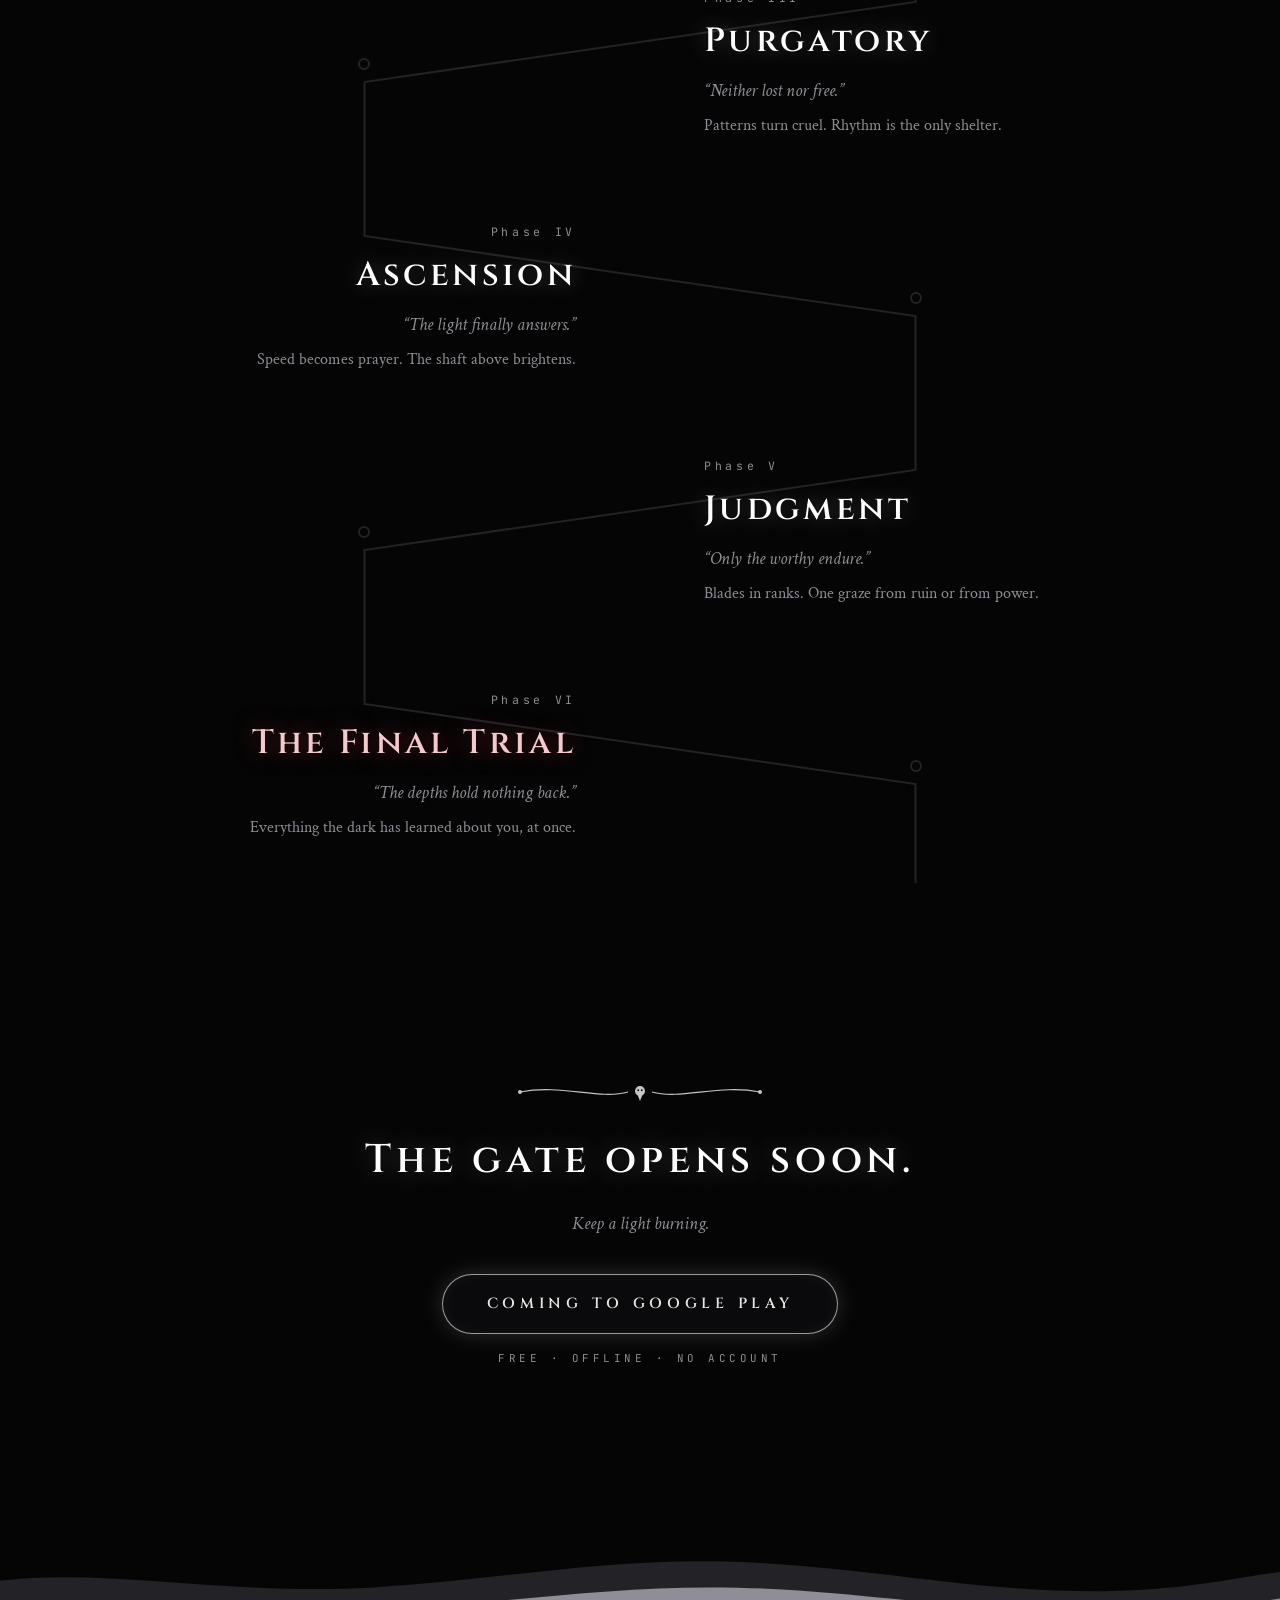
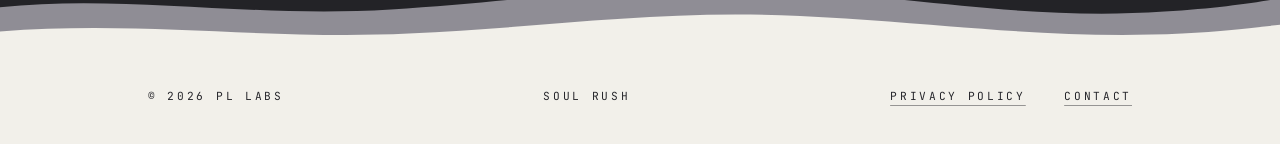
==== commit 0446ad7f: "Point og: tags at the Netlify URL (new canonical home) Co-Authored-By: Claude Fable 5 <noreply@anthr" ====
--- a/index.html
+++ b/index.html
@@ -11,8 +11,8 @@
   <meta property="og:type" content="website" />
   <meta property="og:title" content="Soul Rush — Escape the depths." />
   <meta property="og:description" content="A one-tap gothic survival runner. Two rails. Six trials. Coming to Google Play." />
-  <meta property="og:image" content="https://omarelhajj03.github.io/soulrushsite/assets/screenshots/the-abyss.png" />
-  <meta property="og:url" content="https://omarelhajj03.github.io/soulrushsite/" />
+  <meta property="og:image" content="https://playsoulrush.netlify.app/assets/screenshots/the-abyss.png" />
+  <meta property="og:url" content="https://playsoulrush.netlify.app/" />
   <meta name="twitter:card" content="summary_large_image" />
 
   <link rel="preconnect" href="https://fonts.googleapis.com" />
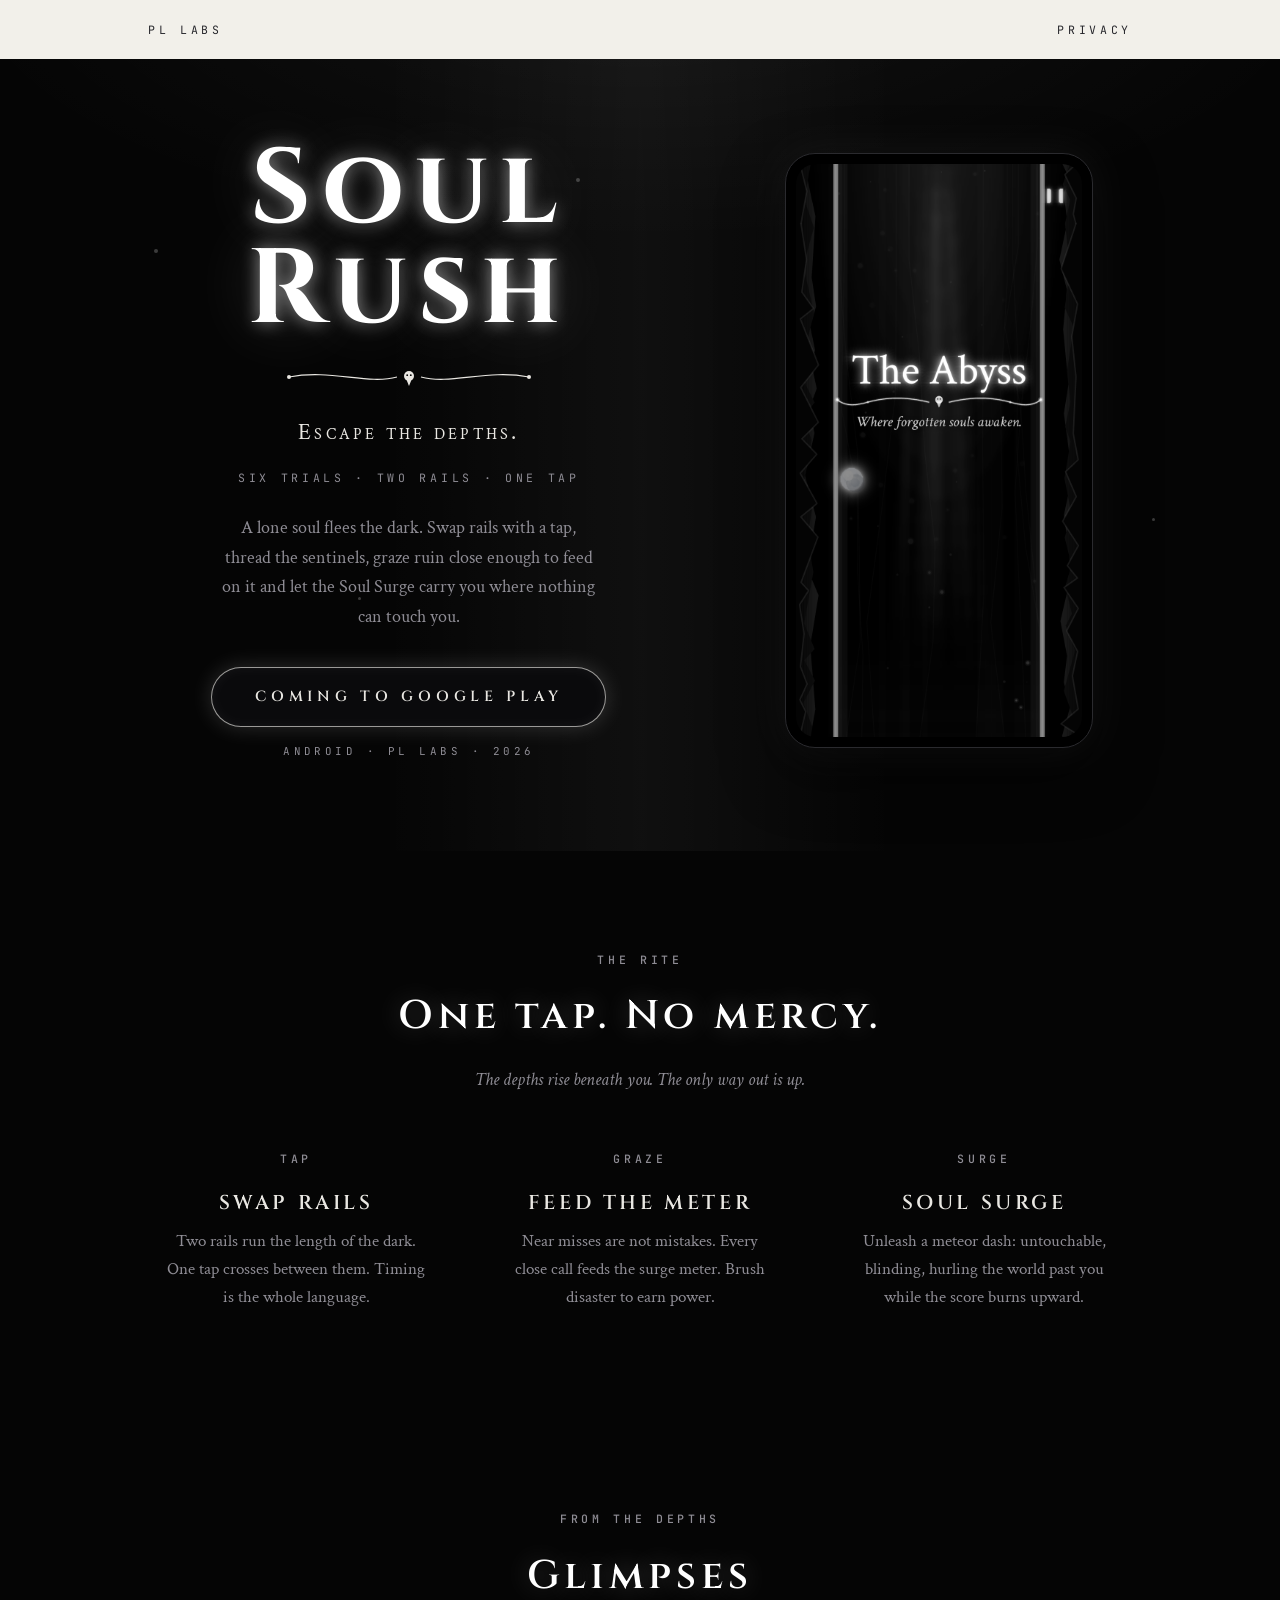
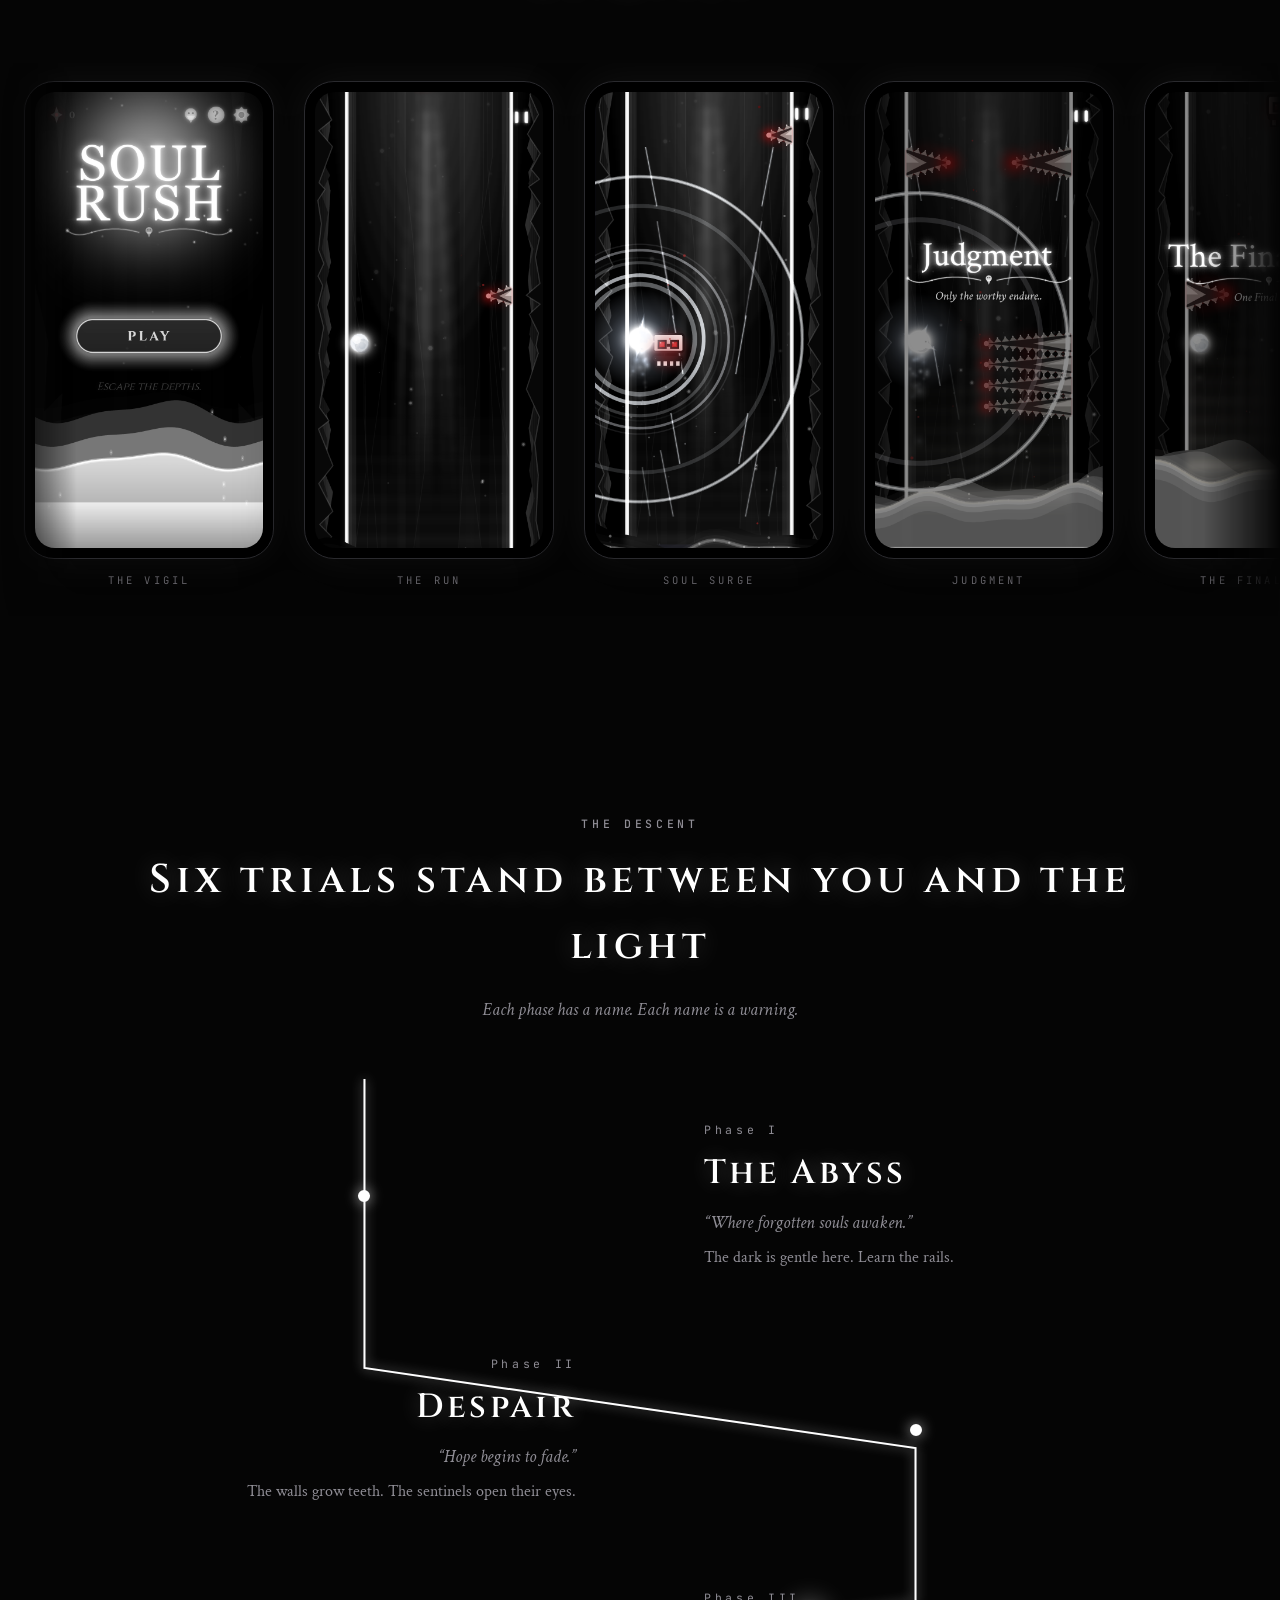
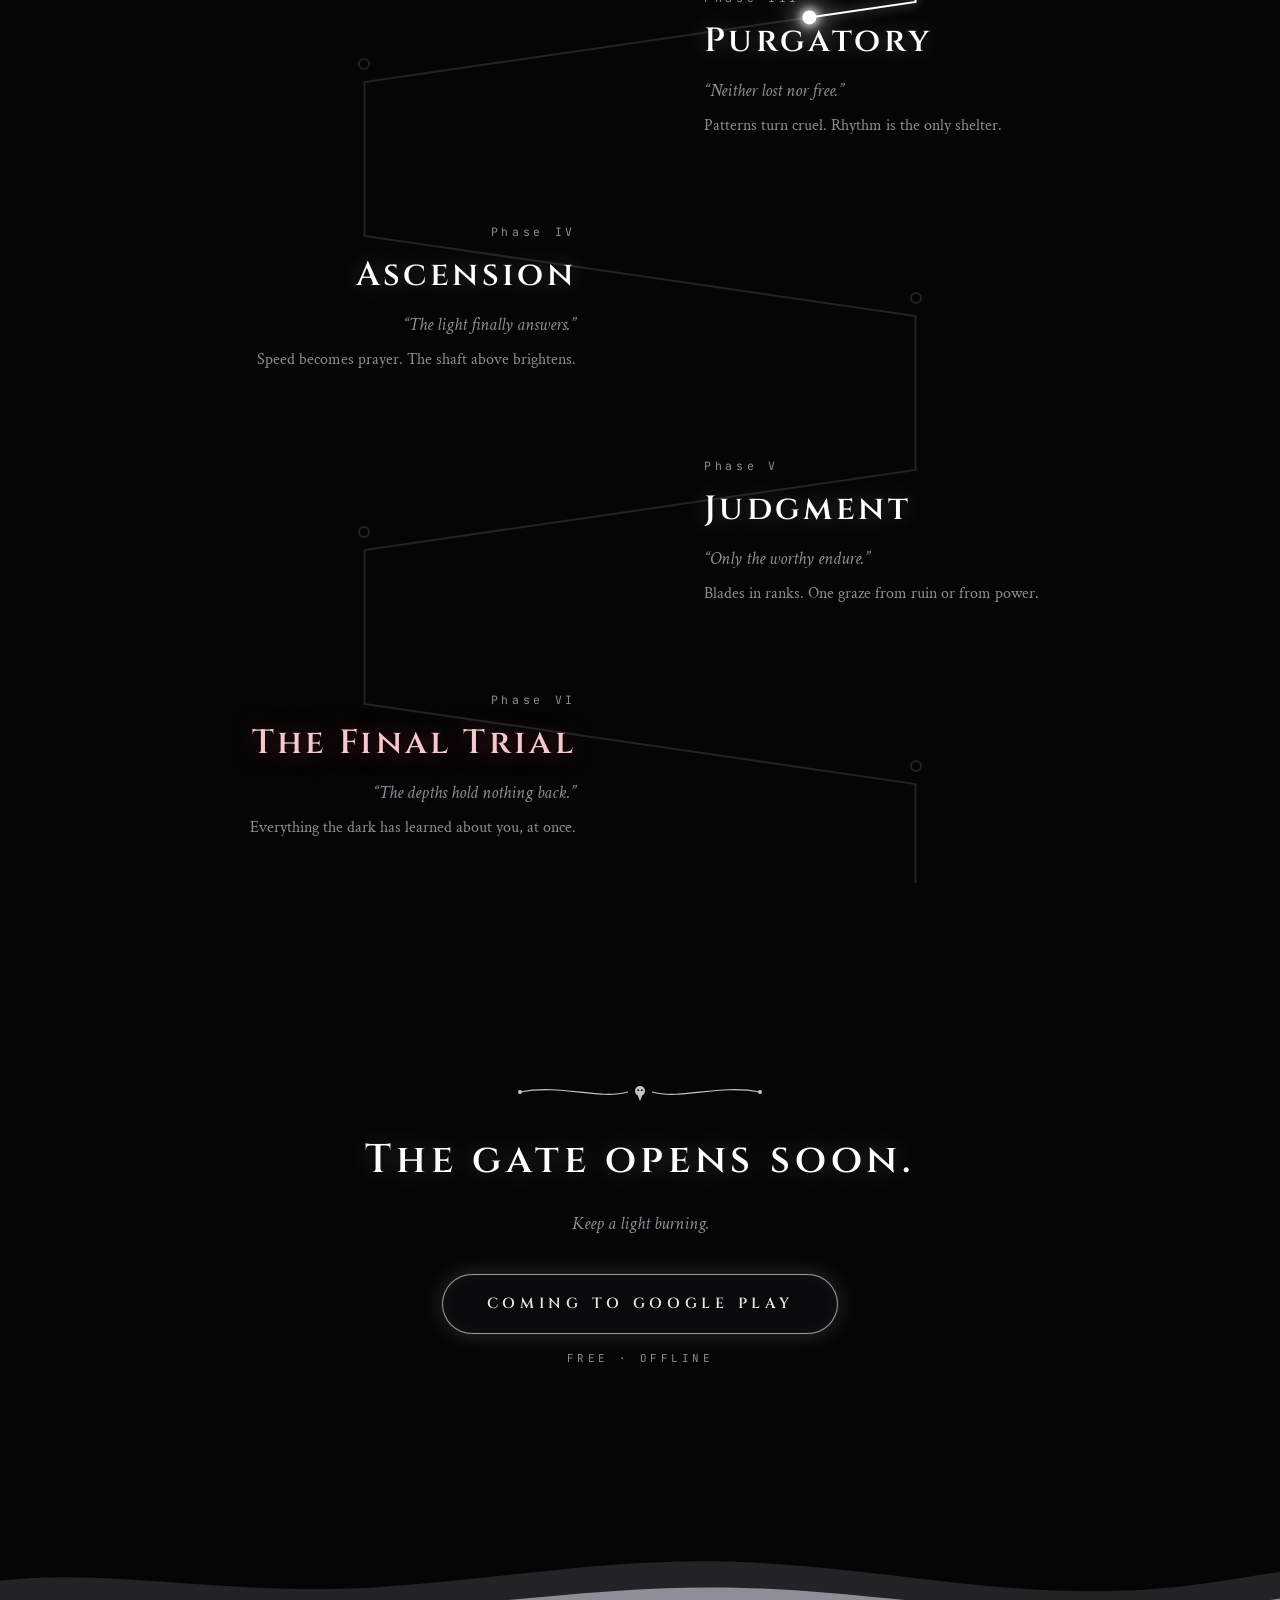
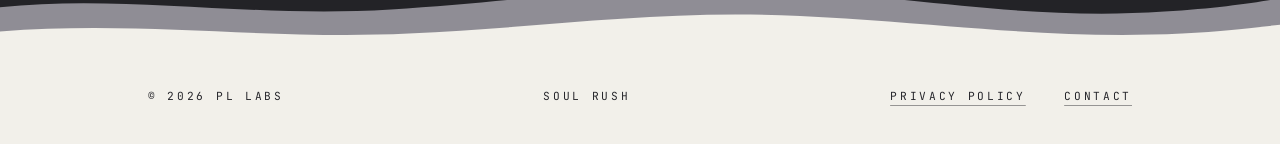
==== commit f3168190: "Drop '(the game)' from the policy intro and 'No account' from the finale plaque sub Co-Authored-By: " ====
--- a/index.html
+++ b/index.html
@@ -254,7 +254,7 @@
         <h2 class="section-title">The gate opens soon.</h2>
         <p class="section-sub quote">Keep a light burning.</p>
         <p><span class="plaque">Coming to Google Play</span></p>
-        <p class="plaque-sub">Free &middot; Offline &middot; No account</p>
+        <p class="plaque-sub">Free &middot; Offline</p>
       </div>
     </section>
   </main>
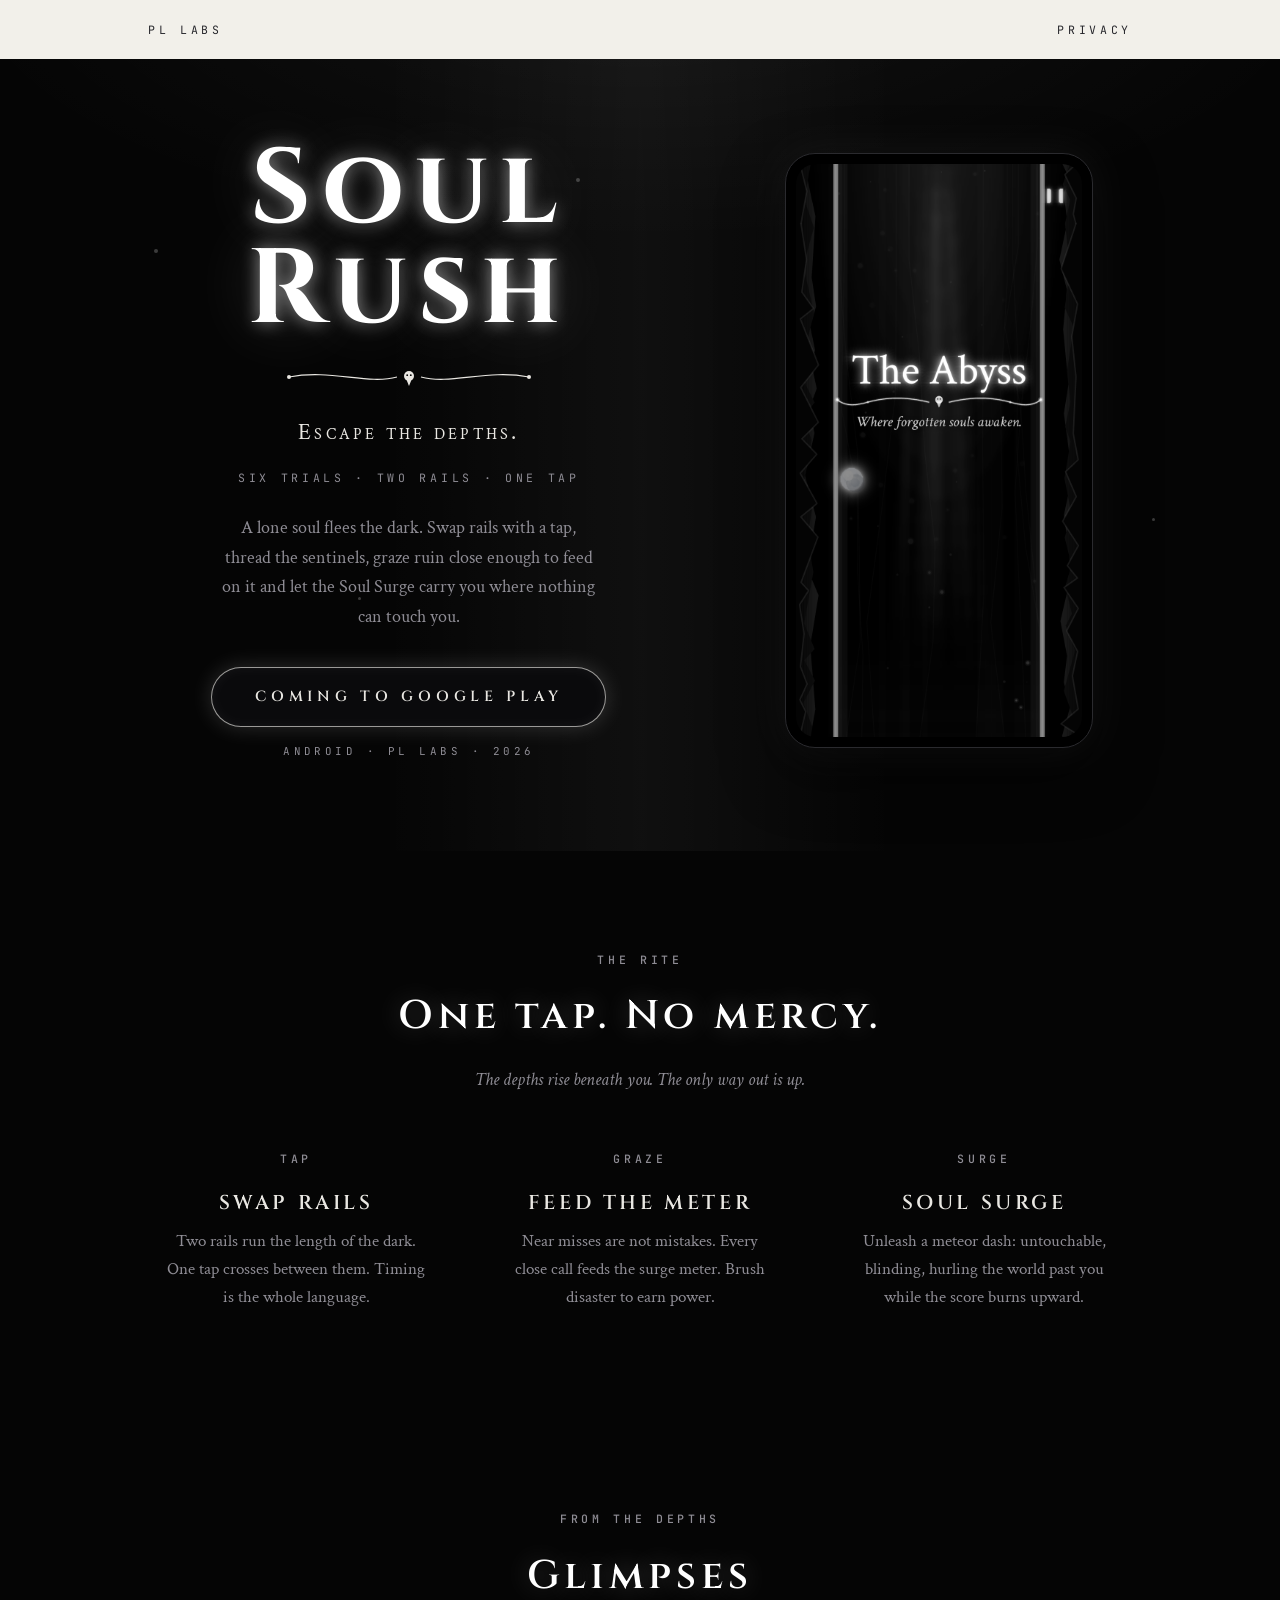
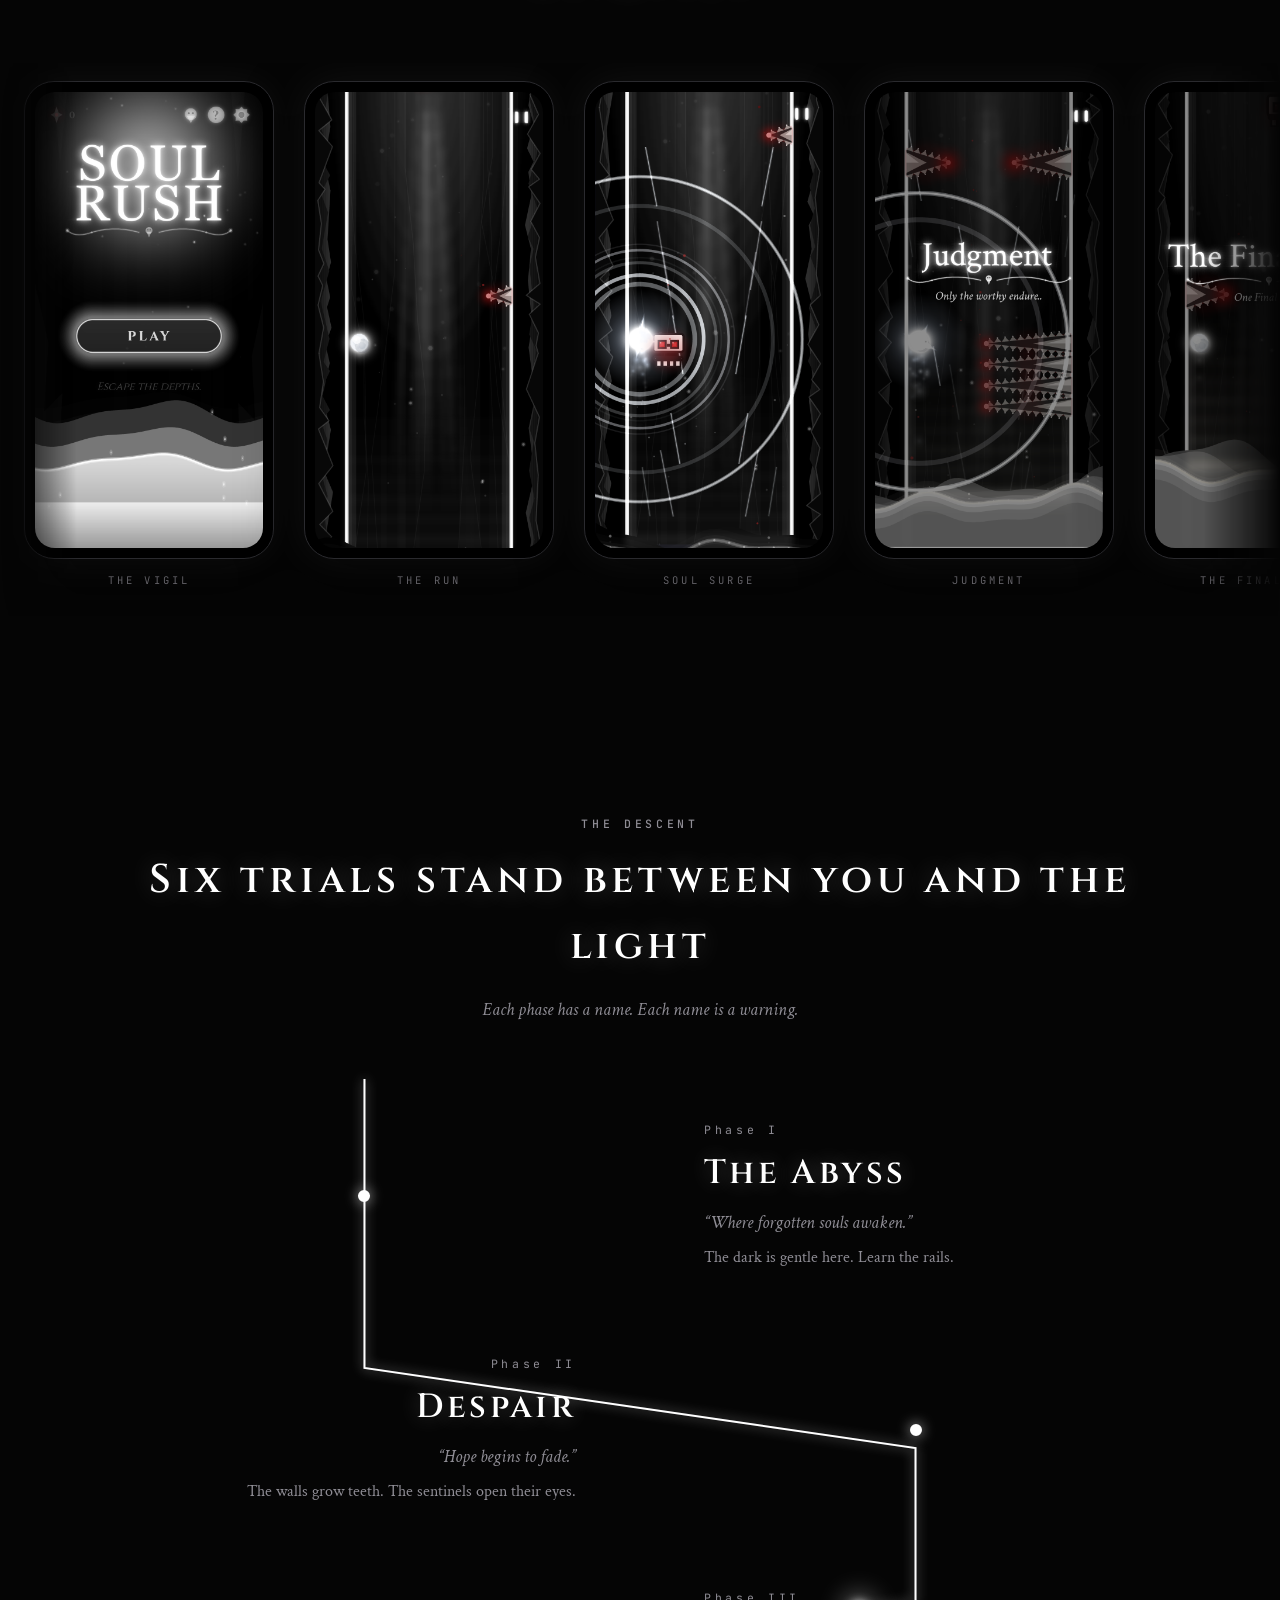
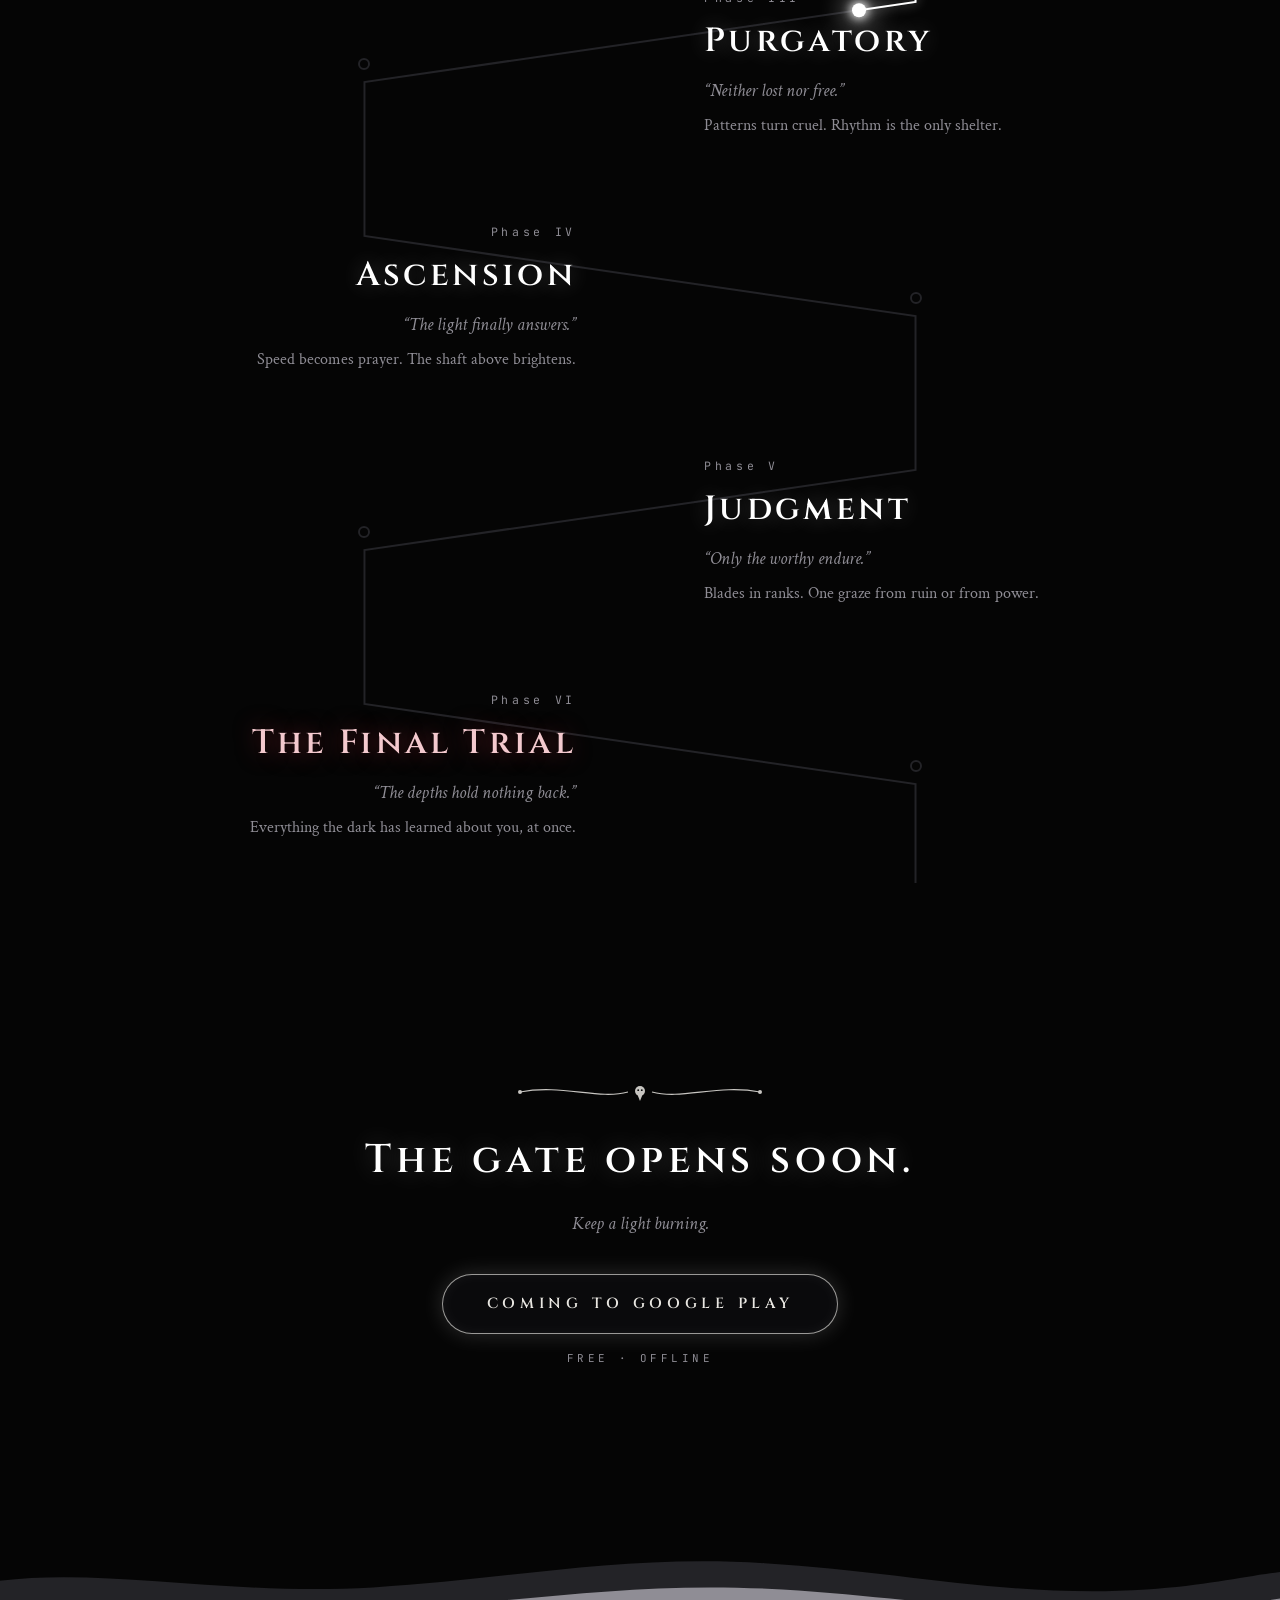
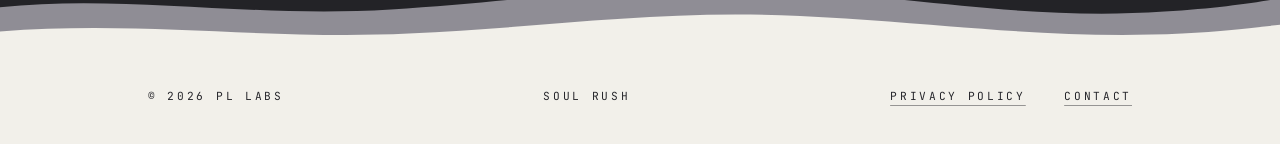
==== commit a805817a: "Copy: swap em dashes for colons/commas across the site They read as an AI writing tell. Rewrote each" ====
--- a/index.html
+++ b/index.html
@@ -3,13 +3,13 @@
 <head>
   <meta charset="UTF-8" />
   <meta name="viewport" content="width=device-width, initial-scale=1.0" />
-  <title>Soul Rush — Escape the depths.</title>
+  <title>Soul Rush: Escape the depths.</title>
   <meta name="description" content="Soul Rush is a one-tap gothic survival runner. A lone soul flees the dark on two rails, through six trials, toward the light. Coming to Google Play." />
   <meta name="theme-color" content="#050505" />
   <link rel="icon" type="image/svg+xml" href="assets/favicon.svg" />
 
   <meta property="og:type" content="website" />
-  <meta property="og:title" content="Soul Rush — Escape the depths." />
+  <meta property="og:title" content="Soul Rush: Escape the depths." />
   <meta property="og:description" content="A one-tap gothic survival runner. Two rails. Six trials. Coming to Google Play." />
   <meta property="og:image" content="https://playsoulrush.netlify.app/assets/screenshots/the-abyss.png" />
   <meta property="og:url" content="https://playsoulrush.netlify.app/" />
@@ -78,7 +78,7 @@
           <img
             src="assets/screenshots/the-abyss.png"
             width="780" height="1560"
-            alt="Soul Rush gameplay: the phase banner 'The Abyss — Where forgotten souls awaken.' over a dark cavern, a glowing white soul orb riding the left rail."
+            alt="Soul Rush gameplay: the phase banner 'The Abyss: Where forgotten souls awaken.' over a dark cavern, a glowing white soul orb riding the left rail."
           />
         </div>
       </div>
@@ -140,7 +140,7 @@
             <figcaption>Soul Surge</figcaption>
           </figure>
           <figure class="shot">
-            <div class="phone"><img src="assets/screenshots/judgment.png" width="780" height="1560" loading="lazy" alt="The phase banner 'Judgment — Only the worthy endure' over ranks of spike walls." /></div>
+            <div class="phone"><img src="assets/screenshots/judgment.png" width="780" height="1560" loading="lazy" alt="The phase banner 'Judgment: Only the worthy endure' over ranks of spike walls." /></div>
             <figcaption>Judgment</figcaption>
           </figure>
           <figure class="shot">
@@ -148,7 +148,7 @@
             <figcaption>The Final Trial</figcaption>
           </figure>
           <figure class="shot">
-            <div class="phone"><img src="assets/screenshots/the-abyss.png" width="780" height="1560" loading="lazy" alt="The opening phase banner 'The Abyss — Where forgotten souls awaken.'" /></div>
+            <div class="phone"><img src="assets/screenshots/the-abyss.png" width="780" height="1560" loading="lazy" alt="The opening phase banner 'The Abyss: Where forgotten souls awaken.'" /></div>
             <figcaption>The Abyss</figcaption>
           </figure>
         </div>
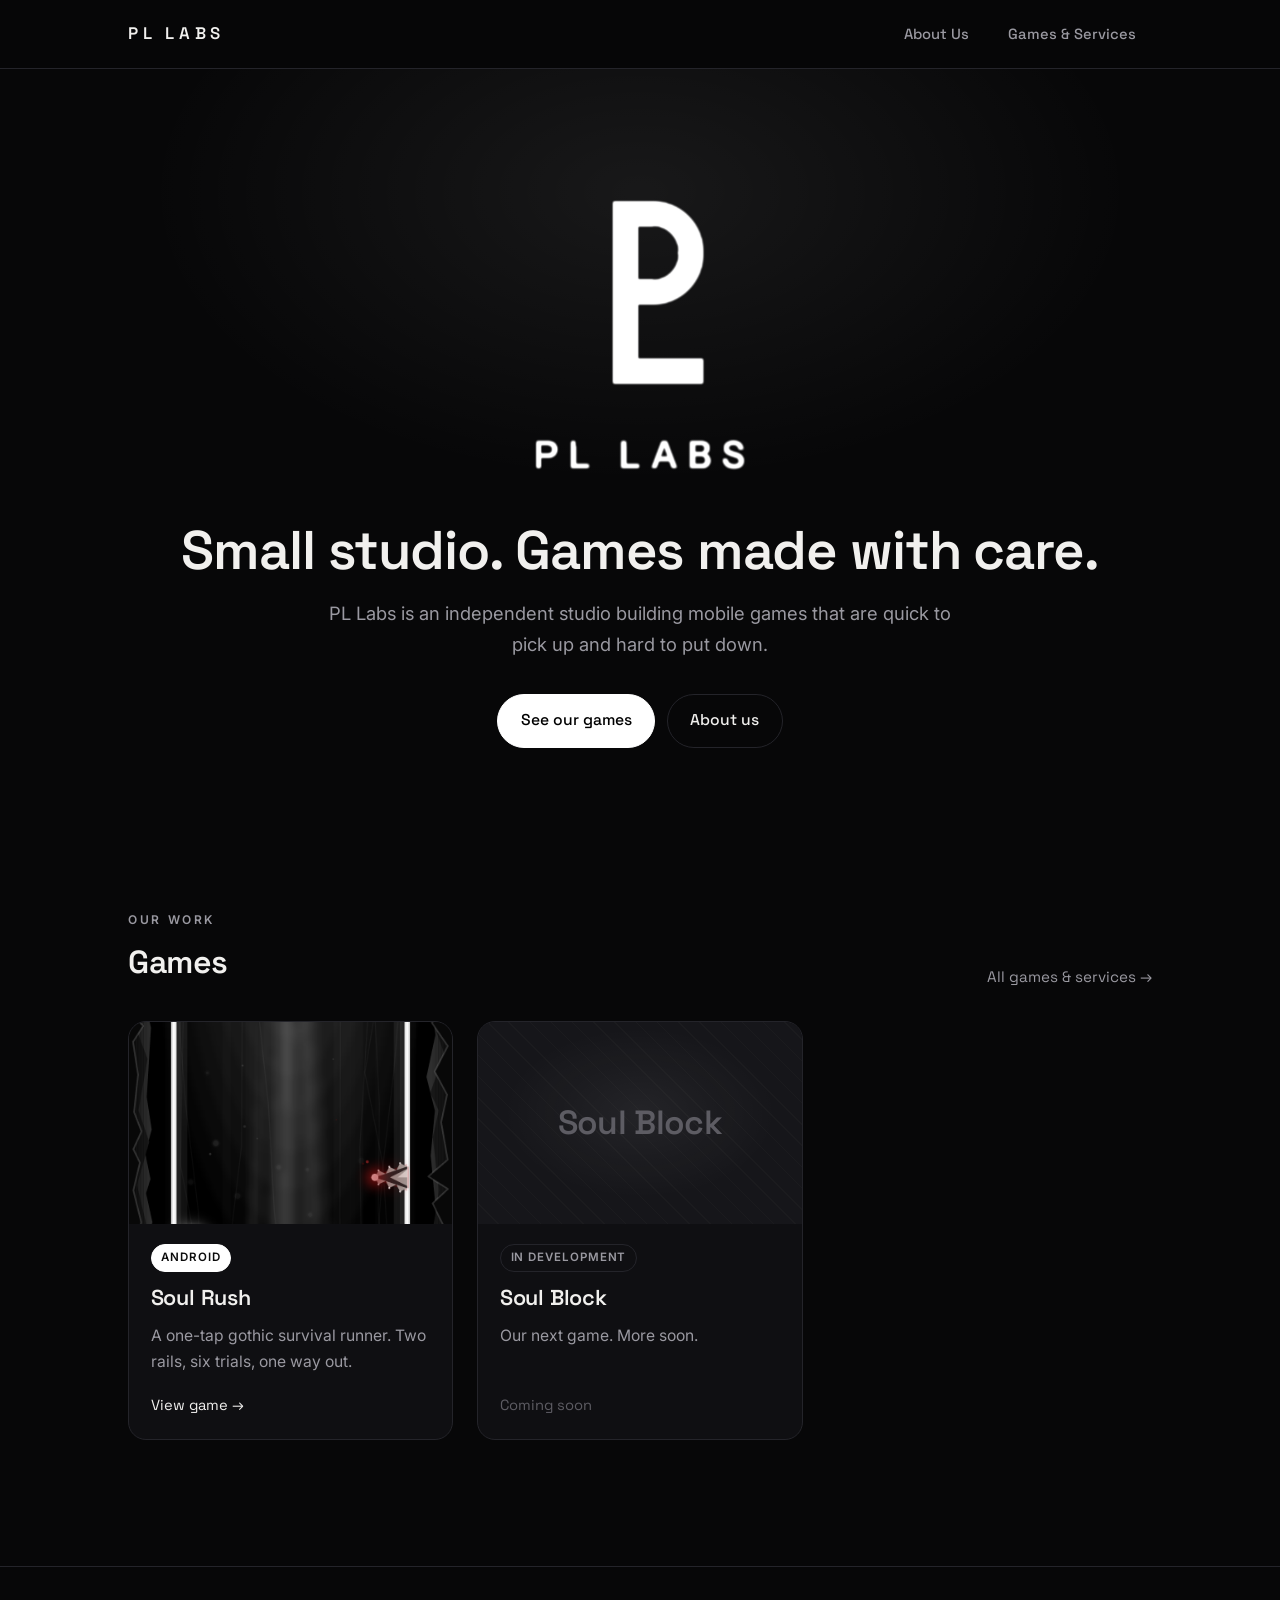
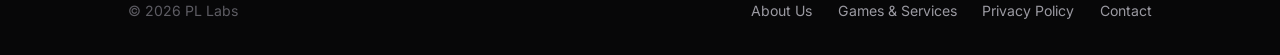
==== commit 832e6d1d: "Turn the site into the PL Labs studio hub Home, About Us and Games & Services pages; Soul Rush moves" ====
--- a/index.html
+++ b/index.html
@@ -3,280 +3,99 @@
 <head>
   <meta charset="UTF-8" />
   <meta name="viewport" content="width=device-width, initial-scale=1.0" />
-  <title>Soul Rush: Escape the depths.</title>
-  <meta name="description" content="Soul Rush is a one-tap gothic survival runner. A lone soul flees the dark on two rails, through six trials, toward the light. Coming to Google Play." />
-  <meta name="theme-color" content="#050505" />
+  <title>PL Labs: independent game studio</title>
+  <meta name="description" content="PL Labs is an independent studio making mobile games. Home of Soul Rush." />
+  <meta name="theme-color" content="#070708" />
   <link rel="icon" type="image/svg+xml" href="assets/favicon.svg" />
 
   <meta property="og:type" content="website" />
-  <meta property="og:title" content="Soul Rush: Escape the depths." />
-  <meta property="og:description" content="A one-tap gothic survival runner. Two rails. Six trials. Coming to Google Play." />
-  <meta property="og:image" content="https://playsoulrush.netlify.app/assets/screenshots/the-abyss.png" />
+  <meta property="og:title" content="PL Labs" />
+  <meta property="og:description" content="An independent studio making mobile games. Home of Soul Rush." />
+  <meta property="og:image" content="https://playsoulrush.netlify.app/games/soul-rush/assets/screenshots/the-abyss.png" />
   <meta property="og:url" content="https://playsoulrush.netlify.app/" />
   <meta name="twitter:card" content="summary_large_image" />
 
   <link rel="preconnect" href="https://fonts.googleapis.com" />
   <link rel="preconnect" href="https://fonts.gstatic.com" crossorigin />
-  <link href="https://fonts.googleapis.com/css2?family=Cinzel:wght@400;600;700&family=Crimson+Text:ital@0;1&family=JetBrains+Mono:wght@500&display=swap" rel="stylesheet" />
+  <link href="https://fonts.googleapis.com/css2?family=Inter:wght@400;500;600&family=Space+Grotesk:wght@500;600&display=swap" rel="stylesheet" />
 
-  <link rel="stylesheet" href="style.css" />
+  <link rel="stylesheet" href="assets/studio.css" />
 </head>
 <body>
 
-  <header class="site-head">
-    <div class="container site-head-row">
-      <a href="#top">PL Labs</a>
-      <a href="privacy.html">Privacy</a>
+  <header class="studio-head">
+    <div class="container studio-head-row">
+      <a class="brand" href="./">PL Labs</a>
+      <nav class="studio-nav" aria-label="Main">
+        <a href="about/">About Us</a>
+        <a href="games/">Games &amp; Services</a>
+      </nav>
     </div>
   </header>
 
-  <!-- ── hero: the game's start screen, re-set in HTML ────── -->
-  <main id="top">
+  <main>
     <section class="hero">
-      <span class="mote" style="left: 12%; top: 24%"></span>
-      <span class="mote" style="left: 28%; top: 68%"></span>
-      <span class="mote" style="left: 45%; top: 15%"></span>
-      <span class="mote" style="left: 63%; top: 78%"></span>
-      <span class="mote" style="left: 78%; top: 32%"></span>
-      <span class="mote" style="left: 90%; top: 58%"></span>
-
-      <div class="container hero-grid">
-        <div class="hero-menu">
-          <h1 class="hero-title rise"><span>Soul</span> <span>Rush</span></h1>
-
-          <svg class="orn rise-2" viewBox="0 0 260 24" aria-hidden="true">
-            <g fill="none" stroke="currentColor" stroke-width="1.2">
-              <path d="M10 11 C 52 3, 88 19, 118 11" />
-              <path d="M250 11 C 208 3, 172 19, 142 11" />
-            </g>
-            <circle cx="10" cy="11" r="2" fill="currentColor" />
-            <circle cx="250" cy="11" r="2" fill="currentColor" />
-            <g>
-              <circle cx="130" cy="10" r="5" fill="currentColor" />
-              <path d="M127.4 13.6 L130 20 L132.6 13.6 Z" fill="currentColor" />
-              <circle cx="128.2" cy="9.2" r="0.9" fill="#050505" />
-              <circle cx="131.8" cy="9.2" r="0.9" fill="#050505" />
-            </g>
-          </svg>
-
-          <p class="tagline rise-2">Escape the depths.</p>
-          <p class="hero-stats rise-2">Six trials &middot; Two rails &middot; One tap</p>
-
-          <p class="hero-copy rise-3">
-            A lone soul flees the dark. Swap rails with a tap, thread the
-            sentinels, graze ruin close enough to feed on it  and let the
-            Soul Surge carry you where nothing can touch you.
-          </p>
-
-          <p class="rise-3">
-            <span class="plaque">Coming to Google Play</span>
-          </p>
-          <p class="plaque-sub rise-3">Android &middot; PL Labs &middot; 2026</p>
-        </div>
-
-        <div class="hero-phone phone rise-3">
-          <img
-            src="assets/screenshots/the-abyss.png"
-            width="780" height="1560"
-            alt="Soul Rush gameplay: the phase banner 'The Abyss: Where forgotten souls awaken.' over a dark cavern, a glowing white soul orb riding the left rail."
-          />
+      <div class="container">
+        <img class="hero-logo rise" src="assets/pl-labs-logo.png" alt="PL Labs" width="689" height="876" />
+        <h1 class="hero-title rise-2">Small studio. Games made with care.</h1>
+        <p class="hero-sub rise-2">
+          PL Labs is an independent studio building mobile games that are
+          quick to pick up and hard to put down.
+        </p>
+        <div class="btn-row rise-3">
+          <a class="btn primary" href="games/">See our games</a>
+          <a class="btn" href="about/">About us</a>
         </div>
       </div>
     </section>
 
-    <!-- ── the rite: how it plays ─────────────────────────── -->
-    <section class="section" id="game">
+    <section class="section">
       <div class="container">
-        <div class="section-head reveal">
-          <p class="eyebrow">The rite</p>
-          <h2 class="section-title">One tap. No mercy.</h2>
-          <p class="section-sub quote">
-            The depths rise beneath you. The only way out is up.
-          </p>
+        <div class="section-head">
+          <div>
+            <p class="eyebrow">Our work</p>
+            <h2 class="section-title">Games</h2>
+          </div>
+          <a class="text-link" href="games/">All games &amp; services &rarr;</a>
         </div>
 
-        <div class="rite-grid">
-          <div class="rite reveal">
-            <span class="eyebrow">Tap</span>
-            <h3>Swap rails</h3>
-            <p>Two rails run the length of the dark. One tap crosses between
-            them. Timing is the whole language.</p>
-          </div>
-          <div class="rite reveal">
-            <span class="eyebrow">Graze</span>
-            <h3>Feed the meter</h3>
-            <p>Near misses are not mistakes. Every close call feeds the
-            surge meter. Brush disaster to earn power.</p>
-          </div>
-          <div class="rite reveal">
-            <span class="eyebrow">Surge</span>
-            <h3>Soul Surge</h3>
-            <p>Unleash a meteor dash: untouchable, blinding, hurling the
-            world past you while the score burns upward.</p>
+        <!-- Keep these cards in sync with /games/index.html (the full list). -->
+        <div class="card-grid">
+          <a class="card" href="games/soul-rush/">
+            <div class="card-art"><img src="games/soul-rush/assets/screenshots/gameplay.png" alt="Soul Rush gameplay: a glowing soul orb on the left rail of a dark cavern." loading="lazy" width="780" height="1560" /></div>
+            <div class="card-body">
+              <div class="card-meta"><span class="tag live">Android</span></div>
+              <h3 class="card-title">Soul Rush</h3>
+              <p class="card-desc">A one-tap gothic survival runner. Two rails, six trials, one way out.</p>
+              <span class="card-cta">View game &rarr;</span>
+            </div>
+          </a>
+
+          <div class="card">
+            <div class="card-art placeholder"><span>Soul Block</span></div>
+            <div class="card-body">
+              <div class="card-meta"><span class="tag">In development</span></div>
+              <h3 class="card-title">Soul Block</h3>
+              <p class="card-desc">Our next game. More soon.</p>
+              <span class="card-cta">Coming soon</span>
+            </div>
           </div>
         </div>
       </div>
     </section>
-
-    <!-- ── gallery ────────────────────────────────────────── -->
-    <section class="section" id="gallery">
-      <div class="section-head container reveal">
-        <p class="eyebrow">From the depths</p>
-        <h2 class="section-title">Glimpses</h2>
-      </div>
-
-      <div class="strip-wrap reveal">
-        <div class="strip">
-          <figure class="shot">
-            <div class="phone"><img src="assets/screenshots/start-screen.png" width="780" height="1560" loading="lazy" alt="Soul Rush start screen: the glowing title above a PLAY plaque and the tagline 'Escape the depths.'" /></div>
-            <figcaption>The vigil</figcaption>
-          </figure>
-          <figure class="shot">
-            <div class="phone"><img src="assets/screenshots/gameplay.png" width="780" height="1560" loading="lazy" alt="Mid-run gameplay: the white soul orb on the left rail while a red-eyed sentinel waits on the right." /></div>
-            <figcaption>The run</figcaption>
-          </figure>
-          <figure class="shot">
-            <div class="phone"><img src="assets/screenshots/soul-surge.png" width="780" height="1560" loading="lazy" alt="Soul Surge activation: shock rings and speed streaks radiating from the blazing soul." /></div>
-            <figcaption>Soul Surge</figcaption>
-          </figure>
-          <figure class="shot">
-            <div class="phone"><img src="assets/screenshots/judgment.png" width="780" height="1560" loading="lazy" alt="The phase banner 'Judgment: Only the worthy endure' over ranks of spike walls." /></div>
-            <figcaption>Judgment</figcaption>
-          </figure>
-          <figure class="shot">
-            <div class="phone"><img src="assets/screenshots/the-final-trial.png" width="780" height="1560" loading="lazy" alt="The phase banner 'The Final Trial' as pincer blades close and the pale liquid rises from below." /></div>
-            <figcaption>The Final Trial</figcaption>
-          </figure>
-          <figure class="shot">
-            <div class="phone"><img src="assets/screenshots/the-abyss.png" width="780" height="1560" loading="lazy" alt="The opening phase banner 'The Abyss: Where forgotten souls awaken.'" /></div>
-            <figcaption>The Abyss</figcaption>
-          </figure>
-        </div>
-      </div>
-    </section>
-
-    <!-- ── the descent: six phases on two rails ───────────── -->
-    <section class="section" id="phases">
-      <div class="section-head container reveal">
-        <p class="eyebrow">The descent</p>
-        <h2 class="section-title">Six trials stand between you and the light</h2>
-        <p class="section-sub quote">Each phase has a name. Each name is a warning.</p>
-      </div>
-
-      <div class="container descent" id="descent">
-        <div class="descent-track" aria-hidden="true">
-          <svg preserveAspectRatio="none">
-            <path class="rail-base" d="" />
-            <path class="rail-lit" d="" />
-          </svg>
-          <div class="descent-orb"></div>
-        </div>
-
-        <article class="phase reveal">
-          <span class="phase-node"></span>
-          <div class="phase-body">
-            <p class="phase-num">Phase I</p>
-            <h3 class="phase-name">The Abyss</h3>
-            <p class="phase-quote quote">&ldquo;Where forgotten souls awaken.&rdquo;</p>
-            <p class="phase-desc">The dark is gentle here. Learn the rails.</p>
-          </div>
-        </article>
-
-        <article class="phase alt reveal">
-          <span class="phase-node"></span>
-          <div class="phase-body">
-            <p class="phase-num">Phase II</p>
-            <h3 class="phase-name">Despair</h3>
-            <p class="phase-quote quote">&ldquo;Hope begins to fade.&rdquo;</p>
-            <p class="phase-desc">The walls grow teeth. The sentinels open their eyes.</p>
-          </div>
-        </article>
-
-        <article class="phase reveal">
-          <span class="phase-node"></span>
-          <div class="phase-body">
-            <p class="phase-num">Phase III</p>
-            <h3 class="phase-name">Purgatory</h3>
-            <p class="phase-quote quote">&ldquo;Neither lost nor free.&rdquo;</p>
-            <p class="phase-desc">Patterns turn cruel. Rhythm is the only shelter.</p>
-          </div>
-        </article>
-
-        <article class="phase alt reveal">
-          <span class="phase-node"></span>
-          <div class="phase-body">
-            <p class="phase-num">Phase IV</p>
-            <h3 class="phase-name">Ascension</h3>
-            <p class="phase-quote quote">&ldquo;The light finally answers.&rdquo;</p>
-            <p class="phase-desc">Speed becomes prayer. The shaft above brightens.</p>
-          </div>
-        </article>
-
-        <article class="phase reveal">
-          <span class="phase-node"></span>
-          <div class="phase-body">
-            <p class="phase-num">Phase V</p>
-            <h3 class="phase-name">Judgment</h3>
-            <p class="phase-quote quote">&ldquo;Only the worthy endure.&rdquo;</p>
-            <p class="phase-desc">Blades in ranks. One graze from ruin  or from power.</p>
-          </div>
-        </article>
-
-        <article class="phase alt final reveal">
-          <span class="phase-node"></span>
-          <div class="phase-body">
-            <p class="phase-num">Phase VI</p>
-            <h3 class="phase-name">The Final Trial</h3>
-            <p class="phase-quote quote">&ldquo;The depths hold nothing back.&rdquo;</p>
-            <p class="phase-desc">Everything the dark has learned about you, at once.</p>
-          </div>
-        </article>
-      </div>
-    </section>
-
-    <!-- ── finale ─────────────────────────────────────────── -->
-    <section class="section finale" id="soon">
-      <div class="container reveal">
-        <svg class="orn" viewBox="0 0 260 24" aria-hidden="true">
-          <g fill="none" stroke="currentColor" stroke-width="1.2">
-            <path d="M10 11 C 52 3, 88 19, 118 11" />
-            <path d="M250 11 C 208 3, 172 19, 142 11" />
-          </g>
-          <circle cx="10" cy="11" r="2" fill="currentColor" />
-          <circle cx="250" cy="11" r="2" fill="currentColor" />
-          <g>
-            <circle cx="130" cy="10" r="5" fill="currentColor" />
-            <path d="M127.4 13.6 L130 20 L132.6 13.6 Z" fill="currentColor" />
-            <circle cx="128.2" cy="9.2" r="0.9" fill="#050505" />
-            <circle cx="131.8" cy="9.2" r="0.9" fill="#050505" />
-          </g>
-        </svg>
-        <h2 class="section-title">The gate opens soon.</h2>
-        <p class="section-sub quote">Keep a light burning.</p>
-        <p><span class="plaque">Coming to Google Play</span></p>
-        <p class="plaque-sub">Free &middot; Offline</p>
-      </div>
-    </section>
   </main>
 
-  <div class="liquid" aria-hidden="true">
-    <svg viewBox="0 0 1440 100" preserveAspectRatio="none" focusable="false">
-      <path fill="#232327" d="M0,38 C120,26 260,52 420,44 C580,36 700,14 860,22 C1020,30 1140,54 1290,46 C1360,42 1400,34 1440,30 L1440,100 L0,100 Z"/>
-      <path fill="#8f8d95" d="M0,62 C140,50 280,72 440,64 C600,56 720,38 880,46 C1040,54 1160,74 1310,66 C1370,63 1410,58 1440,54 L1440,100 L0,100 Z"/>
-      <path fill="#f2f0ea" d="M0,84 C160,74 300,92 460,86 C620,80 740,64 900,70 C1060,76 1180,92 1330,86 C1380,84 1415,80 1440,78 L1440,100 L0,100 Z"/>
-    </svg>
-  </div>
-  <footer class="site-foot">
-    <div class="container foot-row">
+  <footer class="studio-foot">
+    <div class="container studio-foot-row">
       <span>&copy; 2026 PL Labs</span>
-      <span>Soul Rush</span>
-      <nav class="foot-row" style="padding-block: 0; border: 0; gap: 2.4rem">
+      <nav aria-label="Footer">
+        <a href="about/">About Us</a>
+        <a href="games/">Games &amp; Services</a>
         <a href="privacy.html">Privacy Policy</a>
         <a href="mailto:omarwaelelhajj@gmail.com">Contact</a>
       </nav>
     </div>
   </footer>
 
-  <script src="main.js" defer></script>
 </body>
 </html>
--- a/assets/studio.css
+++ b/assets/studio.css
@@ -0,0 +1,379 @@
+/* ════════════════════════════════════════════════════════════
+   PL LABS — studio pages (/, /about/, /games/)
+   Deliberately neutral: black ground, white logo, one modern
+   sans. Each game page under /games/<slug>/ brings its OWN
+   look (Soul Rush is gothic); the studio chrome stays plain so
+   no single game's style takes over the whole site.
+   ════════════════════════════════════════════════════════════ */
+
+:root {
+  --bg: #070708;
+  --surface: #0f0f12;
+  --surface-2: #16161a;
+  --line: #24242a;
+  --text: #f1f0ee;
+  --muted: #9a99a1;
+  --faint: #5d5c63;
+  --accent: #ffffff;
+
+  --font-display: "Space Grotesk", "Segoe UI", system-ui, sans-serif;
+  --font-body: "Inter", "Segoe UI", system-ui, sans-serif;
+
+  --container: 1120px;
+  --radius: 18px;
+}
+
+* { margin: 0; padding: 0; box-sizing: border-box; }
+
+html { scroll-behavior: smooth; }
+
+body {
+  background: var(--bg);
+  color: var(--text);
+  font-family: var(--font-body);
+  font-size: 1.0625rem;
+  line-height: 1.65;
+  -webkit-font-smoothing: antialiased;
+  overflow-x: hidden;
+  min-height: 100vh;
+  display: flex;
+  flex-direction: column;
+}
+main { flex: 1; }
+
+::selection { background: #fff; color: #000; }
+
+img { display: block; max-width: 100%; height: auto; }
+
+a { color: inherit; }
+
+:focus-visible { outline: 2px solid #fff; outline-offset: 3px; border-radius: 4px; }
+
+.container {
+  max-width: var(--container);
+  margin-inline: auto;
+  padding-inline: clamp(18px, 5vw, 48px);
+}
+
+.eyebrow {
+  font-size: 0.75rem;
+  font-weight: 600;
+  letter-spacing: 0.22em;
+  text-transform: uppercase;
+  color: var(--muted);
+}
+
+/* ── header / navigation ──────────────────────────────────── */
+
+.studio-head {
+  position: sticky;
+  top: 0;
+  z-index: 10;
+  background: rgba(7, 7, 8, 0.82);
+  backdrop-filter: blur(12px);
+  -webkit-backdrop-filter: blur(12px);
+  border-bottom: 1px solid var(--line);
+}
+
+.studio-head-row {
+  display: flex;
+  align-items: center;
+  justify-content: space-between;
+  gap: 1rem;
+  height: 68px;
+}
+
+/* text wordmark — the full logo lockup (P over PL LABS) is too tall to
+   read at header height, so it lives in the home hero instead */
+.brand {
+  font-family: var(--font-display);
+  font-weight: 600;
+  font-size: 1.05rem;
+  letter-spacing: 0.28em;
+  text-transform: uppercase;
+  text-decoration: none;
+  white-space: nowrap;
+}
+
+.studio-nav { display: flex; gap: 0.4rem; }
+
+.studio-nav a {
+  font-family: var(--font-display);
+  font-size: 0.92rem;
+  font-weight: 500;
+  text-decoration: none;
+  color: var(--muted);
+  padding: 0.5rem 0.95rem;
+  border-radius: 999px;
+  border: 1px solid transparent;
+  white-space: nowrap;
+  transition: color 0.2s ease, border-color 0.2s ease, background-color 0.2s ease;
+}
+.studio-nav a:hover { color: var(--text); background: var(--surface-2); }
+.studio-nav a[aria-current="page"] { color: var(--text); border-color: var(--line); background: var(--surface); }
+
+/* ── buttons ──────────────────────────────────────────────── */
+
+.btn-row { display: flex; flex-wrap: wrap; gap: 0.75rem; }
+
+.btn {
+  display: inline-flex;
+  align-items: center;
+  gap: 0.5rem;
+  font-family: var(--font-display);
+  font-weight: 500;
+  font-size: 0.98rem;
+  text-decoration: none;
+  padding: 0.8rem 1.4rem;
+  border-radius: 999px;
+  border: 1px solid var(--line);
+  color: var(--text);
+  transition: background-color 0.2s ease, color 0.2s ease, border-color 0.2s ease;
+}
+.btn:hover { border-color: var(--faint); background: var(--surface-2); }
+.btn.primary { background: var(--accent); color: #000; border-color: var(--accent); }
+.btn.primary:hover { background: #d9d8d5; border-color: #d9d8d5; }
+
+/* ── hero (home) ──────────────────────────────────────────── */
+
+.hero {
+  position: relative;
+  padding-block: clamp(4.5rem, 14vh, 9rem) clamp(4rem, 10vh, 7rem);
+  text-align: center;
+  overflow: hidden;
+}
+.hero::before {
+  content: "";
+  position: absolute;
+  inset: -20% 0 auto;
+  height: 120%;
+  background: radial-gradient(ellipse 55% 45% at 50% 30%, rgba(255, 255, 255, 0.07), transparent 70%);
+  pointer-events: none;
+}
+
+.hero-logo {
+  position: relative;
+  width: min(220px, 48vw);
+  margin: 0 auto;
+}
+
+.hero-title {
+  position: relative;
+  font-family: var(--font-display);
+  font-weight: 600;
+  font-size: clamp(2rem, 5.2vw, 3.4rem);
+  line-height: 1.12;
+  letter-spacing: -0.02em;
+  margin-top: clamp(2rem, 5vh, 3rem);
+}
+
+.hero-sub {
+  position: relative;
+  max-width: 54ch;
+  margin: 1.1rem auto 0;
+  color: var(--muted);
+  font-size: clamp(1.02rem, 1.6vw, 1.15rem);
+}
+
+.hero .btn-row { position: relative; justify-content: center; margin-top: 2.2rem; }
+
+/* ── page heads (about / games) ───────────────────────────── */
+
+.page-head { padding-block: clamp(3.5rem, 10vh, 6rem) clamp(1.5rem, 4vh, 2.5rem); }
+
+.page-title {
+  font-family: var(--font-display);
+  font-weight: 600;
+  font-size: clamp(2.2rem, 5.5vw, 3.6rem);
+  line-height: 1.08;
+  letter-spacing: -0.025em;
+  margin-top: 0.8rem;
+}
+
+.page-lead { max-width: 60ch; margin-top: 1rem; color: var(--muted); font-size: 1.12rem; }
+
+/* ── sections ─────────────────────────────────────────────── */
+
+.section { padding-block: clamp(3rem, 8vh, 5.5rem); }
+.section + .section { border-top: 1px solid var(--line); }
+
+.section-head {
+  display: flex;
+  flex-wrap: wrap;
+  align-items: end;
+  justify-content: space-between;
+  gap: 1rem;
+  margin-bottom: 2rem;
+}
+
+.section-title {
+  font-family: var(--font-display);
+  font-weight: 600;
+  font-size: clamp(1.5rem, 3vw, 2rem);
+  letter-spacing: -0.015em;
+  margin-top: 0.4rem;
+}
+
+.text-link {
+  font-family: var(--font-display);
+  font-size: 0.95rem;
+  color: var(--muted);
+  text-decoration: none;
+}
+.text-link:hover { color: var(--text); }
+
+/* ── project cards ────────────────────────────────────────── */
+
+.card-grid {
+  display: grid;
+  grid-template-columns: repeat(auto-fill, minmax(min(100%, 320px), 1fr));
+  gap: clamp(1rem, 2.5vw, 1.5rem);
+}
+
+.card {
+  position: relative;
+  display: flex;
+  flex-direction: column;
+  background: var(--surface);
+  border: 1px solid var(--line);
+  border-radius: var(--radius);
+  overflow: hidden;
+  text-decoration: none;
+  color: inherit;
+  transition: border-color 0.25s ease, transform 0.25s ease;
+}
+a.card:hover { border-color: var(--faint); transform: translateY(-3px); }
+
+.card-art {
+  position: relative;
+  aspect-ratio: 16 / 10;
+  max-width: 100%;
+  overflow: hidden;
+  background: var(--surface-2);
+}
+.card-art img { width: 100%; height: 100%; object-fit: cover; object-position: center 30%; }
+
+/* a card with no art yet — a quiet placeholder, not a broken image */
+.card-art.placeholder {
+  display: grid;
+  place-items: center;
+  background:
+    radial-gradient(ellipse 60% 60% at 50% 45%, rgba(255, 255, 255, 0.06), transparent 70%),
+    repeating-linear-gradient(45deg, transparent 0 14px, rgba(255, 255, 255, 0.018) 14px 15px),
+    var(--surface-2);
+}
+.card-art.placeholder span {
+  font-family: var(--font-display);
+  font-weight: 600;
+  font-size: clamp(1.6rem, 3vw, 2.1rem);
+  letter-spacing: -0.02em;
+  color: var(--faint);
+}
+
+.card-body { display: flex; flex-direction: column; gap: 0.5rem; padding: 1.25rem 1.35rem 1.4rem; flex: 1; }
+
+.card-meta { display: flex; flex-wrap: wrap; align-items: center; gap: 0.5rem; }
+
+.tag {
+  font-size: 0.72rem;
+  font-weight: 600;
+  letter-spacing: 0.08em;
+  text-transform: uppercase;
+  padding: 0.22rem 0.6rem;
+  border-radius: 999px;
+  border: 1px solid var(--line);
+  color: var(--muted);
+}
+.tag.live { color: #0b0b0b; background: #fff; border-color: #fff; }
+
+.card-title {
+  font-family: var(--font-display);
+  font-weight: 600;
+  font-size: 1.35rem;
+  letter-spacing: -0.01em;
+}
+
+.card-desc { color: var(--muted); font-size: 0.98rem; }
+
+.card-cta {
+  margin-top: auto;
+  padding-top: 0.6rem;
+  font-family: var(--font-display);
+  font-size: 0.92rem;
+  color: var(--text);
+}
+.card:not(a) .card-cta { color: var(--faint); }
+
+/* ── about ────────────────────────────────────────────────── */
+
+.prose { max-width: 64ch; }
+.prose p { color: var(--muted); margin-block: 0 1.1rem; font-size: 1.08rem; }
+.prose p strong { color: var(--text); font-weight: 600; }
+
+.values {
+  display: grid;
+  grid-template-columns: repeat(auto-fit, minmax(min(100%, 240px), 1fr));
+  gap: 1rem;
+}
+.value {
+  padding: 1.4rem 1.4rem 1.5rem;
+  background: var(--surface);
+  border: 1px solid var(--line);
+  border-radius: var(--radius);
+}
+.value h3 { font-family: var(--font-display); font-weight: 600; font-size: 1.1rem; margin-bottom: 0.4rem; }
+.value p { color: var(--muted); font-size: 0.98rem; }
+
+.contact-box {
+  display: flex;
+  flex-wrap: wrap;
+  align-items: center;
+  justify-content: space-between;
+  gap: 1.2rem;
+  padding: clamp(1.4rem, 3vw, 2rem);
+  background: var(--surface);
+  border: 1px solid var(--line);
+  border-radius: var(--radius);
+}
+.contact-box h2 { font-family: var(--font-display); font-weight: 600; font-size: 1.35rem; }
+.contact-box p { color: var(--muted); }
+
+/* ── footer ───────────────────────────────────────────────── */
+
+.studio-foot { border-top: 1px solid var(--line); margin-top: clamp(2rem, 6vh, 4rem); }
+
+.studio-foot-row {
+  display: flex;
+  flex-wrap: wrap;
+  align-items: center;
+  justify-content: space-between;
+  gap: 0.8rem 2rem;
+  padding-block: 2rem;
+  font-size: 0.88rem;
+  color: var(--faint);
+}
+.studio-foot nav { display: flex; flex-wrap: wrap; gap: 0.6rem 1.6rem; }
+.studio-foot a { color: var(--muted); text-decoration: none; }
+.studio-foot a:hover { color: var(--text); }
+
+/* ── reveal on load ───────────────────────────────────────── */
+
+.rise { animation: rise 0.9s ease-out both; }
+.rise-2 { animation: rise 0.9s ease-out 0.15s both; }
+.rise-3 { animation: rise 0.9s ease-out 0.3s both; }
+@keyframes rise { from { opacity: 0; transform: translateY(12px); } to { opacity: 1; transform: none; } }
+
+/* ── small screens ────────────────────────────────────────── */
+
+@media (max-width: 520px) {
+  .studio-head-row { height: 60px; }
+  .brand { font-size: 0.9rem; letter-spacing: 0.2em; }
+  .studio-nav { gap: 0.1rem; }
+  .studio-nav a { font-size: 0.84rem; padding: 0.45rem 0.65rem; }
+}
+
+@media (prefers-reduced-motion: reduce) {
+  html { scroll-behavior: auto; }
+  .rise, .rise-2, .rise-3 { animation: none; }
+  a.card:hover { transform: none; }
+}
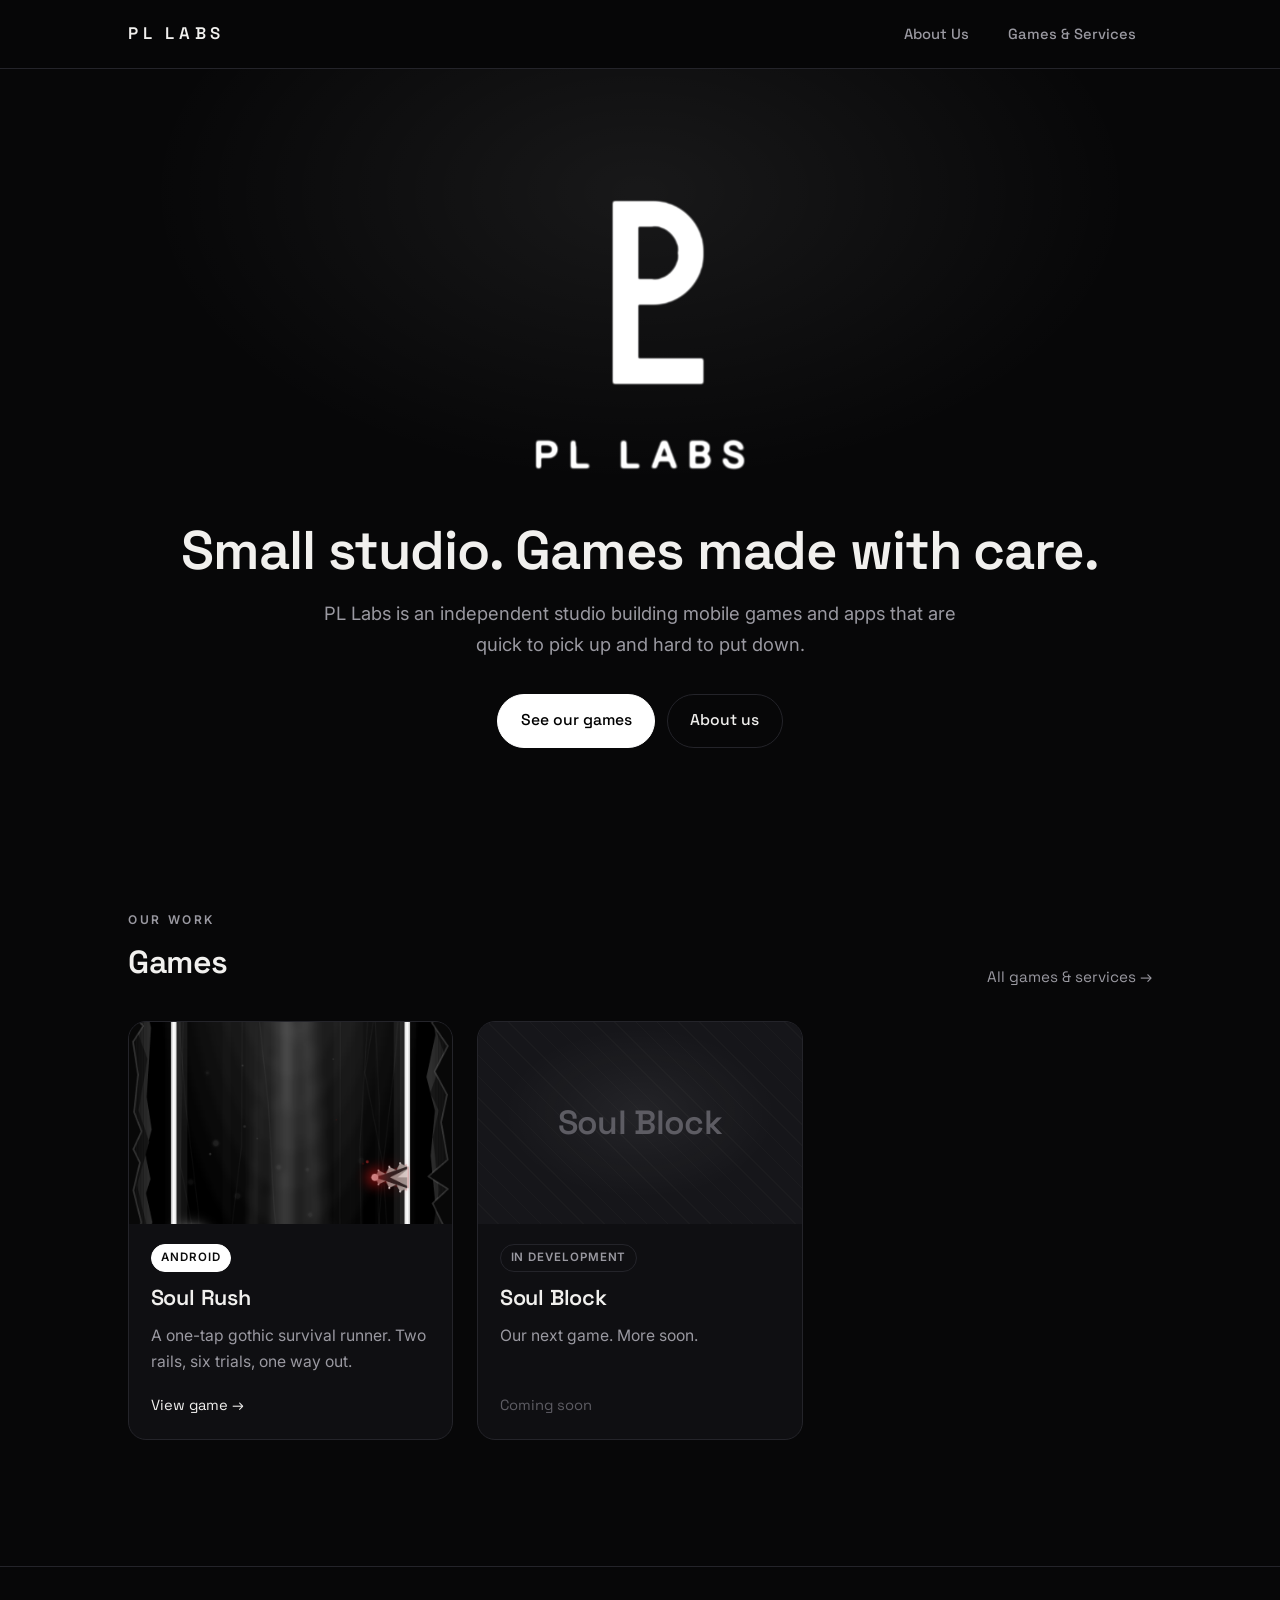
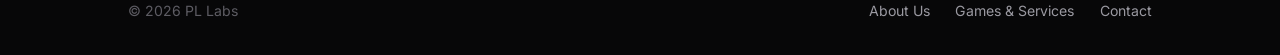
==== commit 1a3686dc: "Fix studio contact, drop Soul Rush privacy link from studio pages Contact now shows the address with" ====
--- a/index.html
+++ b/index.html
@@ -4,13 +4,13 @@
   <meta charset="UTF-8" />
   <meta name="viewport" content="width=device-width, initial-scale=1.0" />
   <title>PL Labs: independent game studio</title>
-  <meta name="description" content="PL Labs is an independent studio making mobile games. Home of Soul Rush." />
+  <meta name="description" content="PL Labs is an independent studio making mobile games and apps. Home of Soul Rush." />
   <meta name="theme-color" content="#070708" />
   <link rel="icon" type="image/svg+xml" href="assets/favicon.svg" />
 
   <meta property="og:type" content="website" />
   <meta property="og:title" content="PL Labs" />
-  <meta property="og:description" content="An independent studio making mobile games. Home of Soul Rush." />
+  <meta property="og:description" content="An independent studio making mobile games and apps. Home of Soul Rush." />
   <meta property="og:image" content="https://playsoulrush.netlify.app/games/soul-rush/assets/screenshots/the-abyss.png" />
   <meta property="og:url" content="https://playsoulrush.netlify.app/" />
   <meta name="twitter:card" content="summary_large_image" />
@@ -39,8 +39,8 @@
         <img class="hero-logo rise" src="assets/pl-labs-logo.png" alt="PL Labs" width="689" height="876" />
         <h1 class="hero-title rise-2">Small studio. Games made with care.</h1>
         <p class="hero-sub rise-2">
-          PL Labs is an independent studio building mobile games that are
-          quick to pick up and hard to put down.
+          PL Labs is an independent studio building mobile games and apps
+          that are quick to pick up and hard to put down.
         </p>
         <div class="btn-row rise-3">
           <a class="btn primary" href="games/">See our games</a>
@@ -91,8 +91,7 @@
       <nav aria-label="Footer">
         <a href="about/">About Us</a>
         <a href="games/">Games &amp; Services</a>
-        <a href="privacy.html">Privacy Policy</a>
-        <a href="mailto:omarwaelelhajj@gmail.com">Contact</a>
+        <a href="about/#contact">Contact</a>
       </nav>
     </div>
   </footer>
--- a/assets/studio.css
+++ b/assets/studio.css
@@ -337,6 +337,22 @@
 }
 .contact-box h2 { font-family: var(--font-display); font-weight: 600; font-size: 1.35rem; }
 .contact-box p { color: var(--muted); }
+.contact-box { scroll-margin-top: 90px; }
+.contact-email {
+  display: inline-block;
+  margin-top: 0.2rem;
+  font-family: var(--font-display);
+  font-size: clamp(1.05rem, 2.4vw, 1.3rem);
+  color: var(--text);
+  text-decoration: underline;
+  text-decoration-color: var(--faint);
+  text-underline-offset: 4px;
+  user-select: all;
+  overflow-wrap: anywhere;
+}
+.contact-email:hover { text-decoration-color: var(--text); }
+button.btn { cursor: pointer; background: none; }
+button.btn.primary { background: var(--accent); }
 
 /* ── footer ───────────────────────────────────────────────── */
 
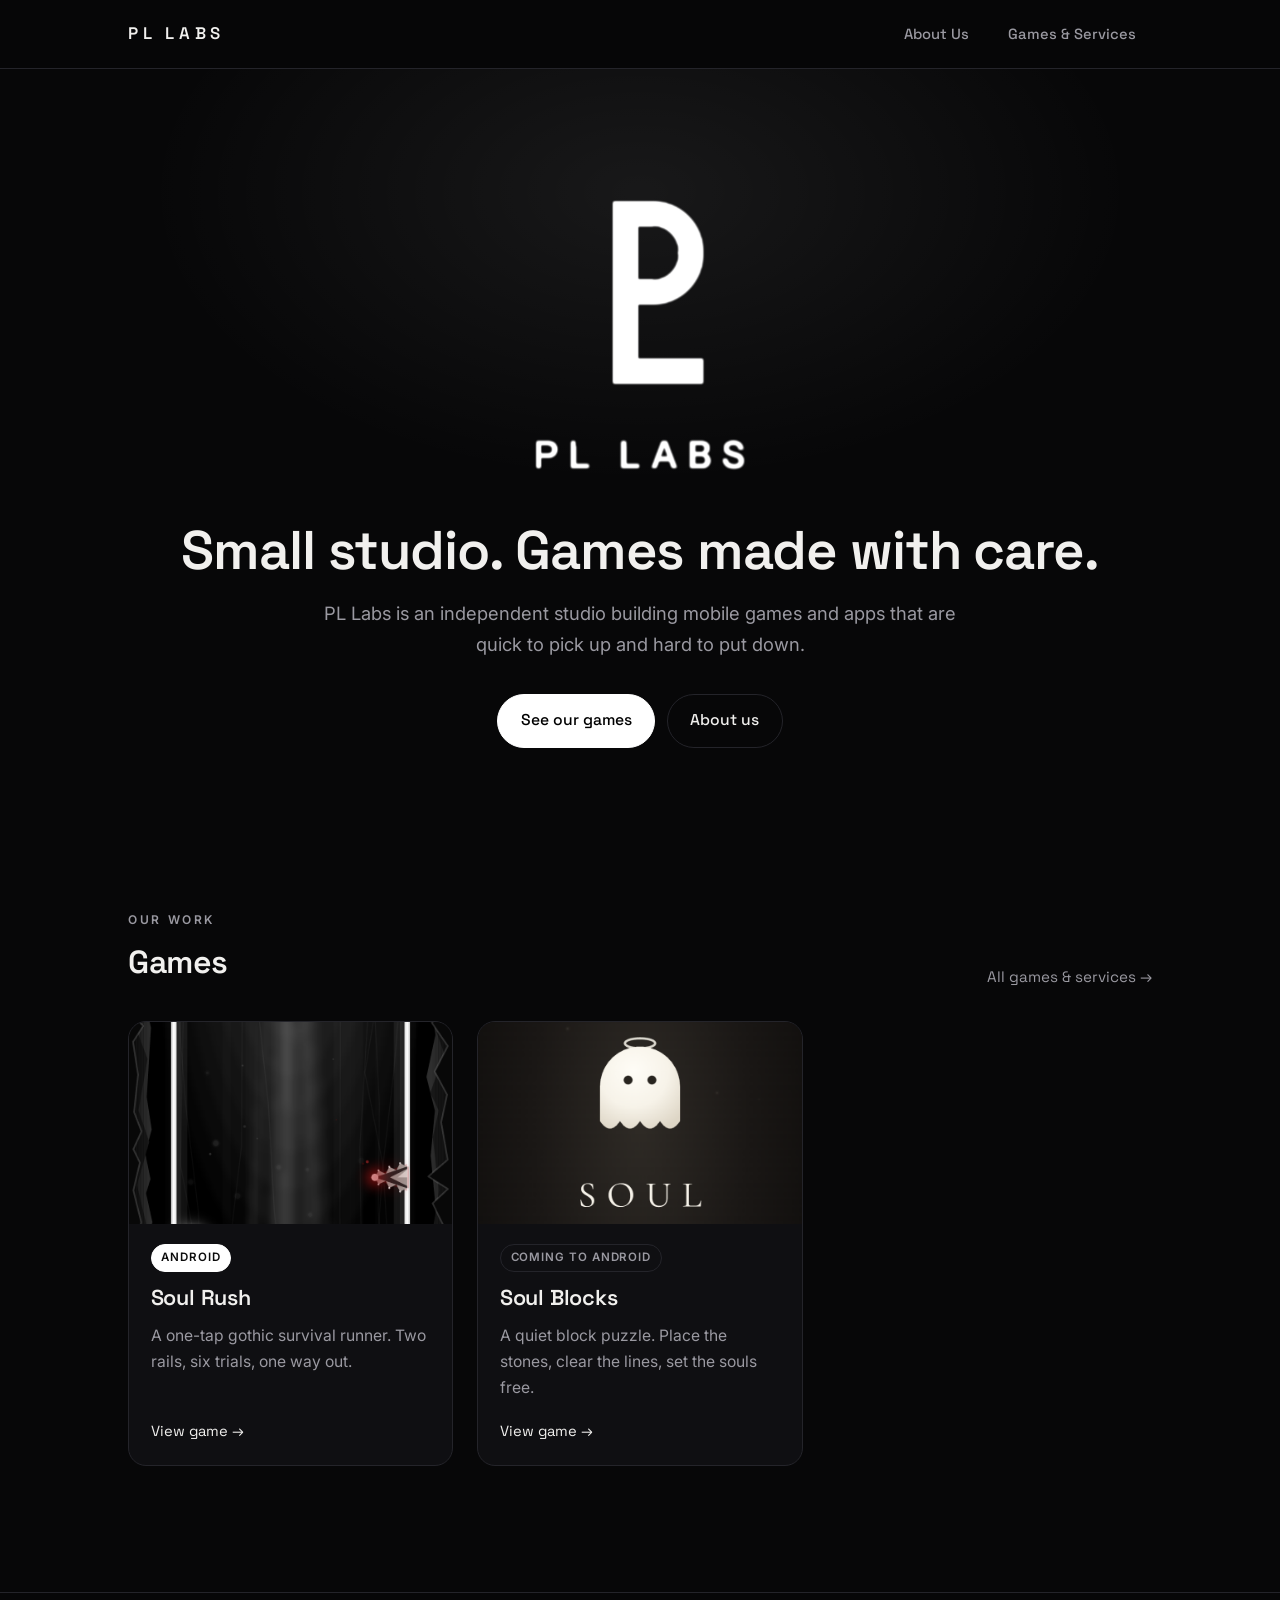
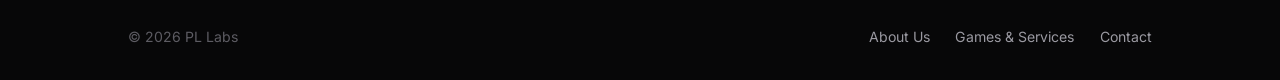
==== commit 6d570605: "Add the Soul Blocks game page and its privacy policy Game page with real screenshots, how-to-play, r" ====
--- a/index.html
+++ b/index.html
@@ -71,15 +71,15 @@
             </div>
           </a>
 
-          <div class="card">
-            <div class="card-art placeholder"><span>Soul Block</span></div>
+          <a class="card" href="games/soul-blocks/">
+            <div class="card-art"><img src="games/soul-blocks/assets/screenshots/title.png" style="object-position: center 20%" alt="Soul Blocks title screen: a white soul with a halo above the words SOUL BLOCKS." loading="lazy" width="780" height="1688" /></div>
             <div class="card-body">
-              <div class="card-meta"><span class="tag">In development</span></div>
-              <h3 class="card-title">Soul Block</h3>
-              <p class="card-desc">Our next game. More soon.</p>
-              <span class="card-cta">Coming soon</span>
+              <div class="card-meta"><span class="tag">Coming to Android</span></div>
+              <h3 class="card-title">Soul Blocks</h3>
+              <p class="card-desc">A quiet block puzzle. Place the stones, clear the lines, set the souls free.</p>
+              <span class="card-cta">View game &rarr;</span>
             </div>
-          </div>
+          </a>
         </div>
       </div>
     </section>
--- a/assets/studio.css
+++ b/assets/studio.css
@@ -338,21 +338,50 @@
 .contact-box h2 { font-family: var(--font-display); font-weight: 600; font-size: 1.35rem; }
 .contact-box p { color: var(--muted); }
 .contact-box { scroll-margin-top: 90px; }
-.contact-email {
-  display: inline-block;
-  margin-top: 0.2rem;
+.contact-box p.contact-email {
+  margin-top: 0.3rem;
   font-family: var(--font-display);
   font-size: clamp(1.05rem, 2.4vw, 1.3rem);
   color: var(--text);
-  text-decoration: underline;
-  text-decoration-color: var(--faint);
-  text-underline-offset: 4px;
-  user-select: all;
   overflow-wrap: anywhere;
 }
-.contact-email:hover { text-decoration-color: var(--text); }
-button.btn { cursor: pointer; background: none; }
-button.btn.primary { background: var(--accent); }
+
+/* "Email us" → a small menu of mail services */
+.mail-menu { position: relative; }
+.mail-menu summary { cursor: pointer; list-style: none; user-select: none; }
+.mail-menu summary::-webkit-details-marker { display: none; }
+.mail-menu summary::after { content: "\25BE"; font-size: 0.8em; margin-left: 0.1rem; }
+.mail-menu[open] summary::after { content: "\25B4"; }
+
+.mail-menu-list {
+  position: absolute;
+  right: 0;
+  bottom: calc(100% + 0.5rem);
+  z-index: 5;
+  min-width: 210px;
+  display: flex;
+  flex-direction: column;
+  padding: 0.4rem;
+  background: var(--surface-2);
+  border: 1px solid var(--faint);
+  border-radius: 14px;
+  box-shadow: 0 16px 40px rgba(0, 0, 0, 0.55);
+}
+.mail-menu-list a {
+  padding: 0.65rem 0.9rem;
+  border-radius: 9px;
+  text-decoration: none;
+  font-family: var(--font-display);
+  font-size: 0.98rem;
+  color: var(--text);
+  white-space: nowrap;
+}
+.mail-menu-list a:hover,
+.mail-menu-list a:focus-visible { background: var(--line); }
+
+@media (max-width: 520px) {
+  .mail-menu-list { right: auto; left: 0; }
+}
 
 /* ── footer ───────────────────────────────────────────────── */
 
